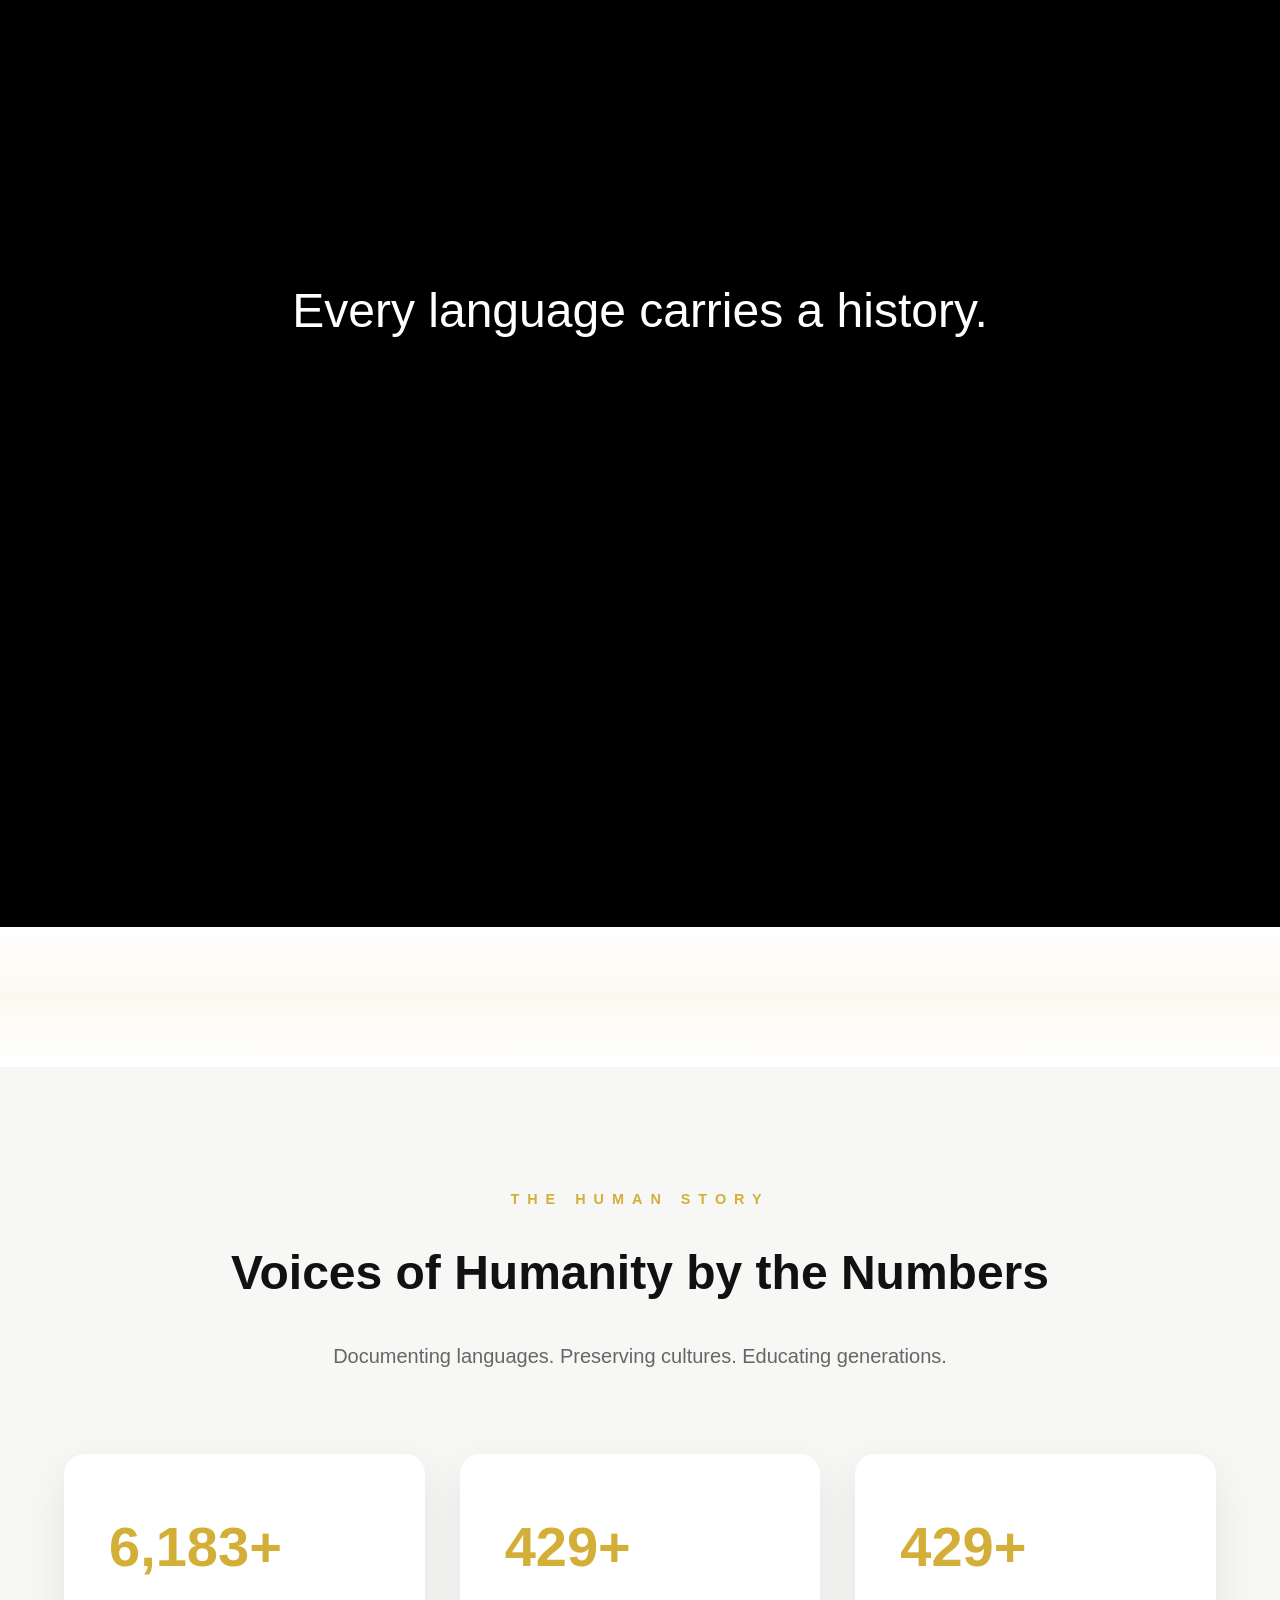
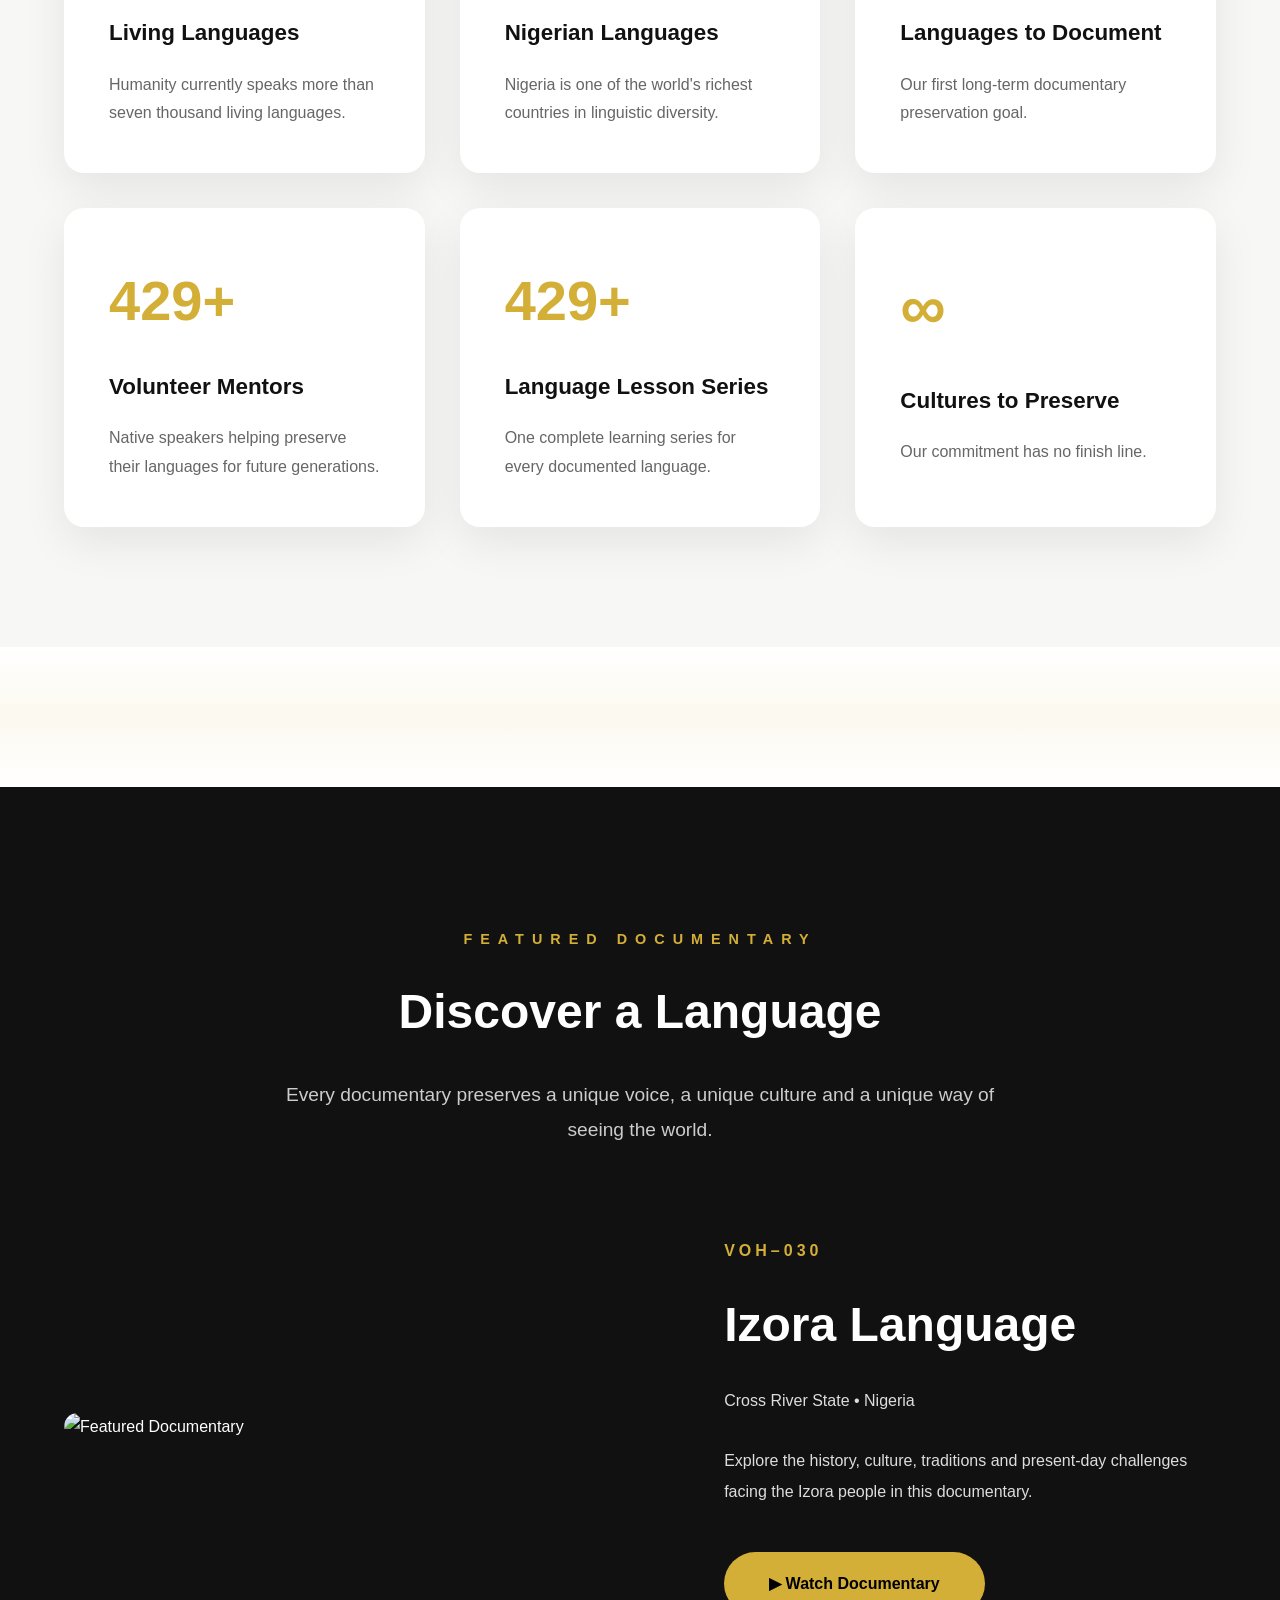
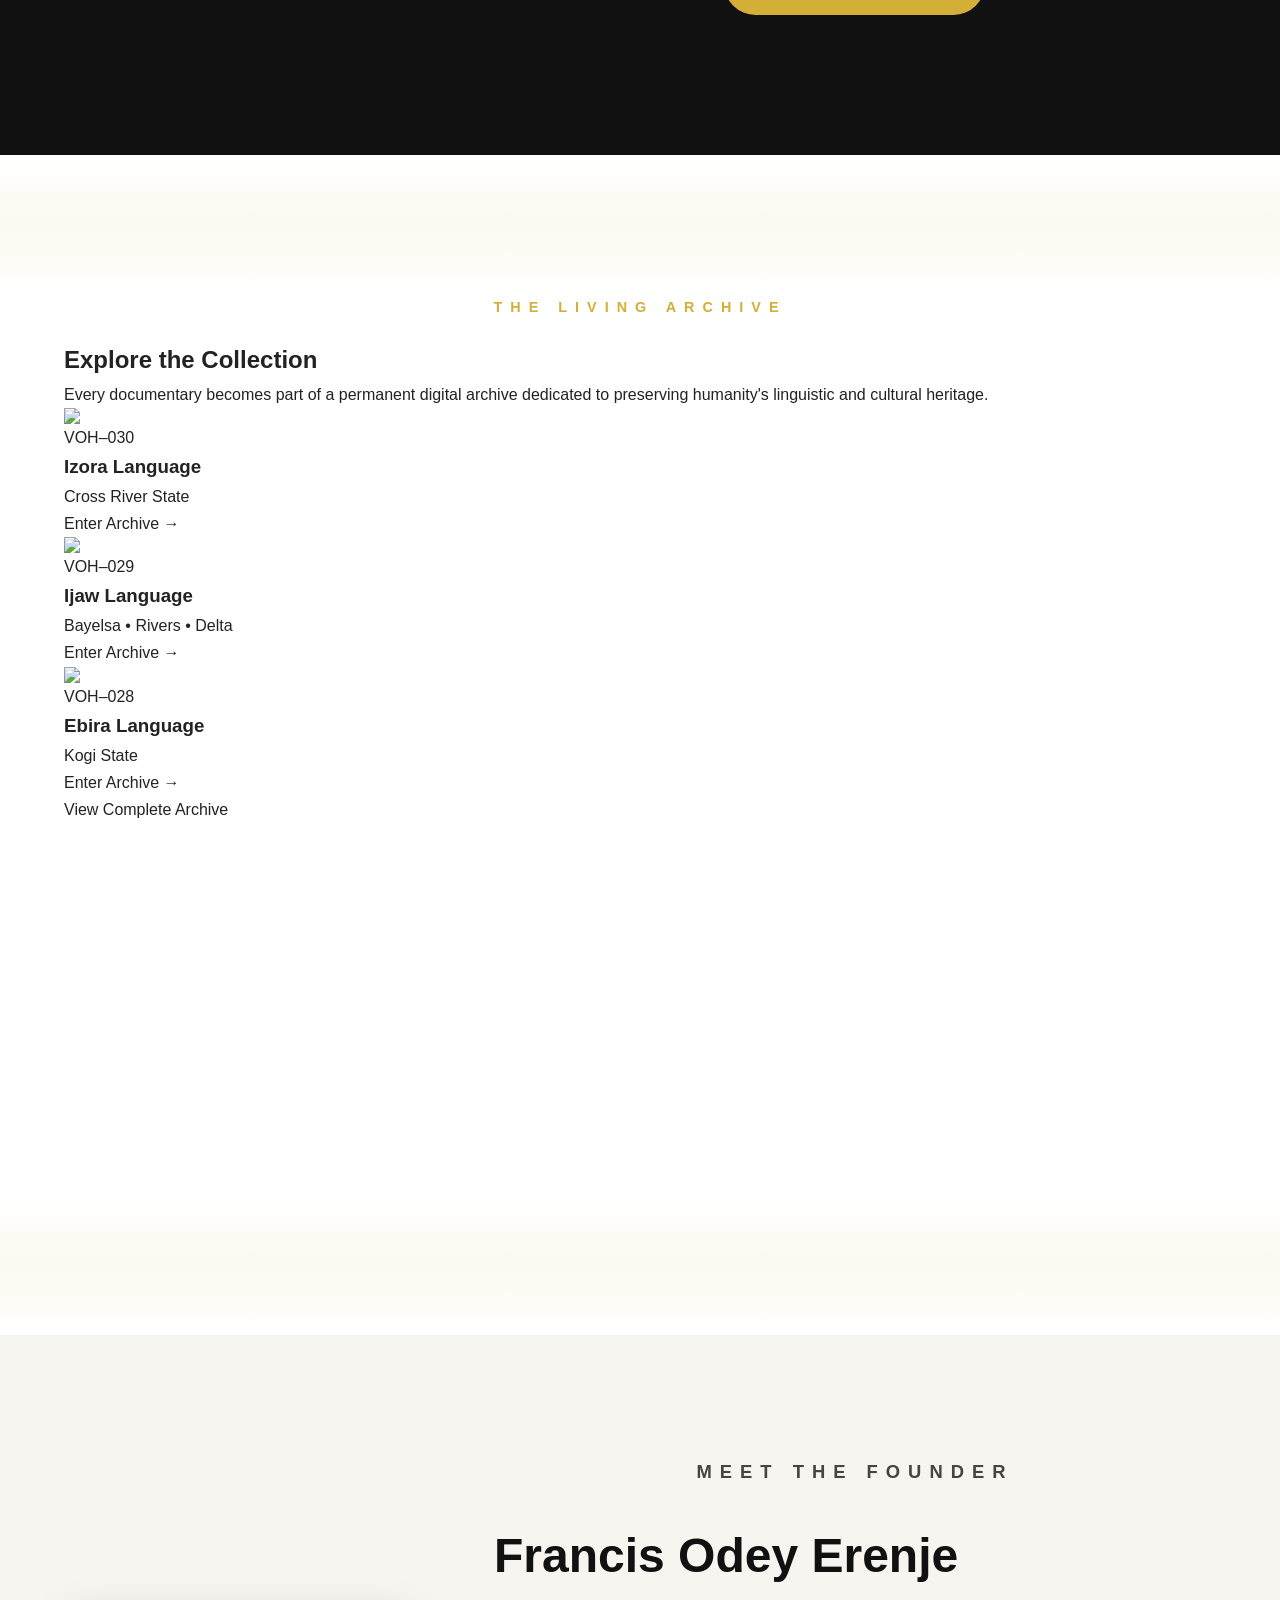
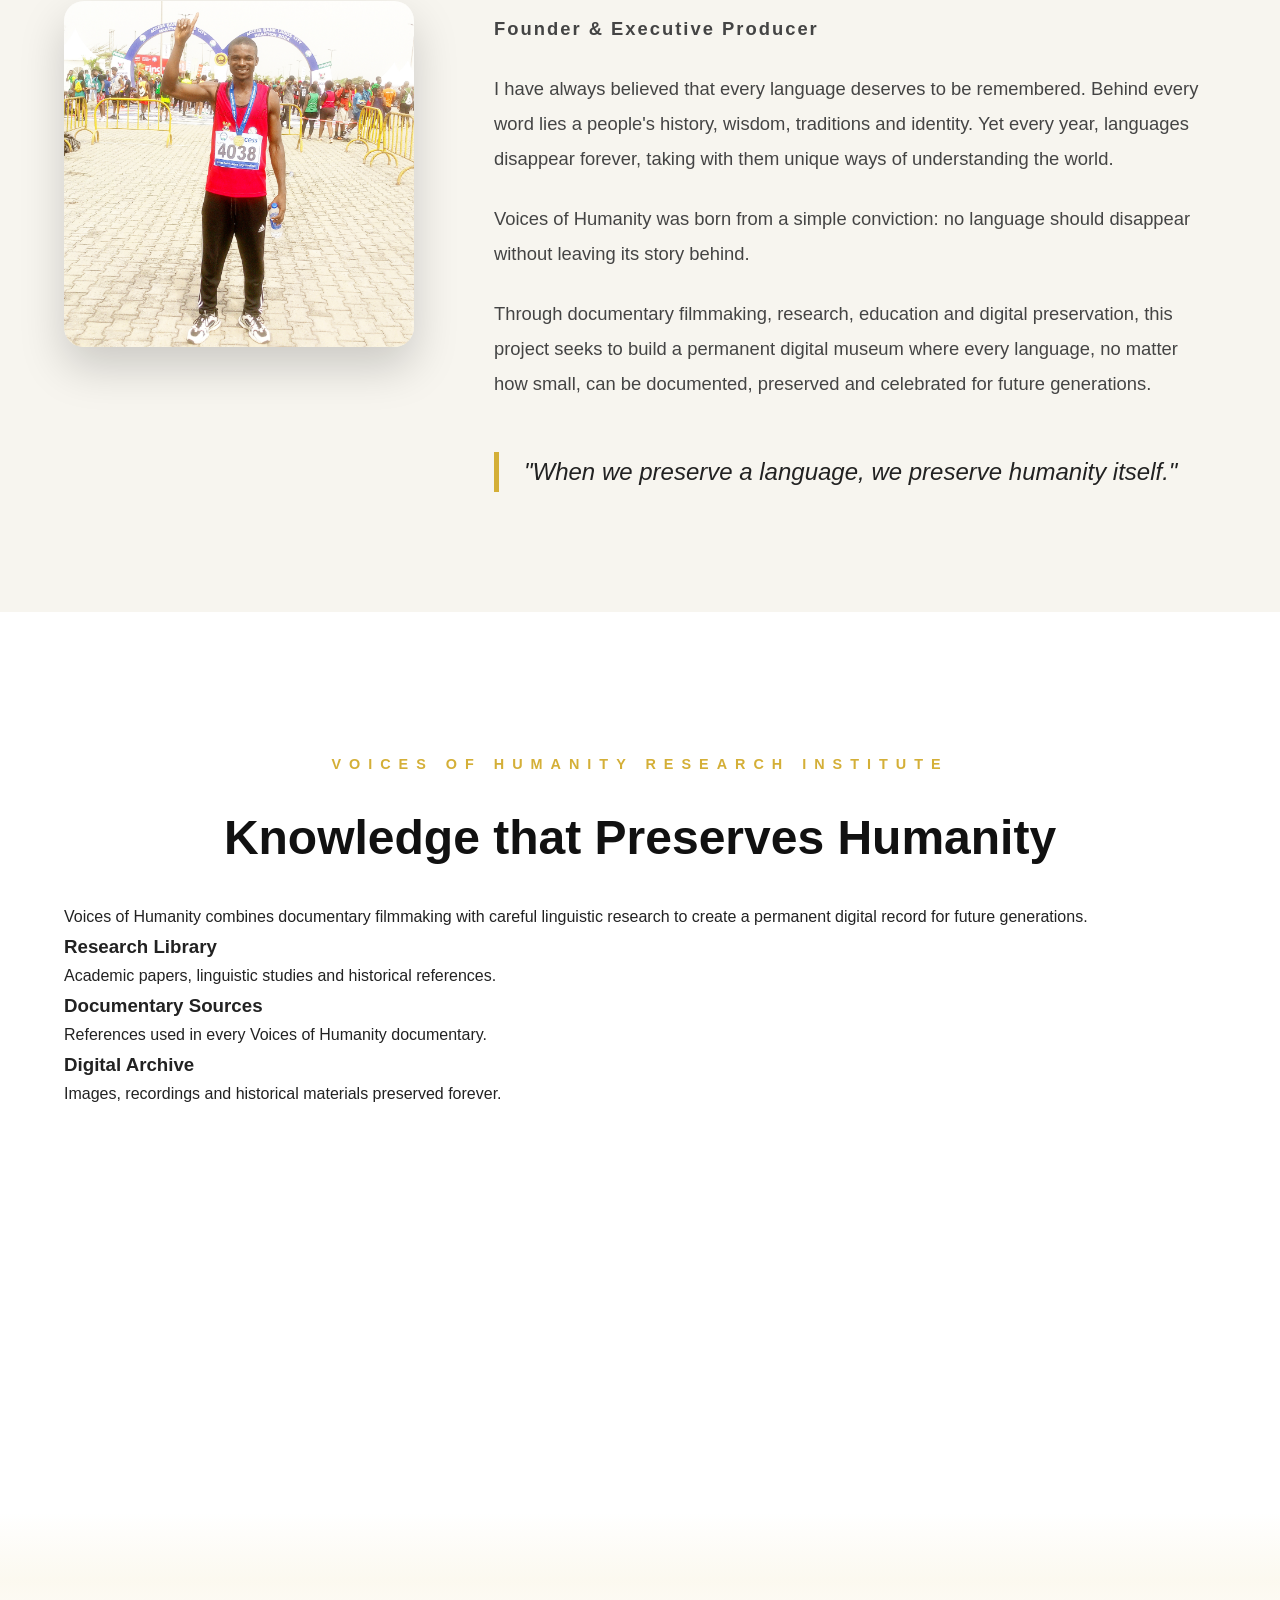
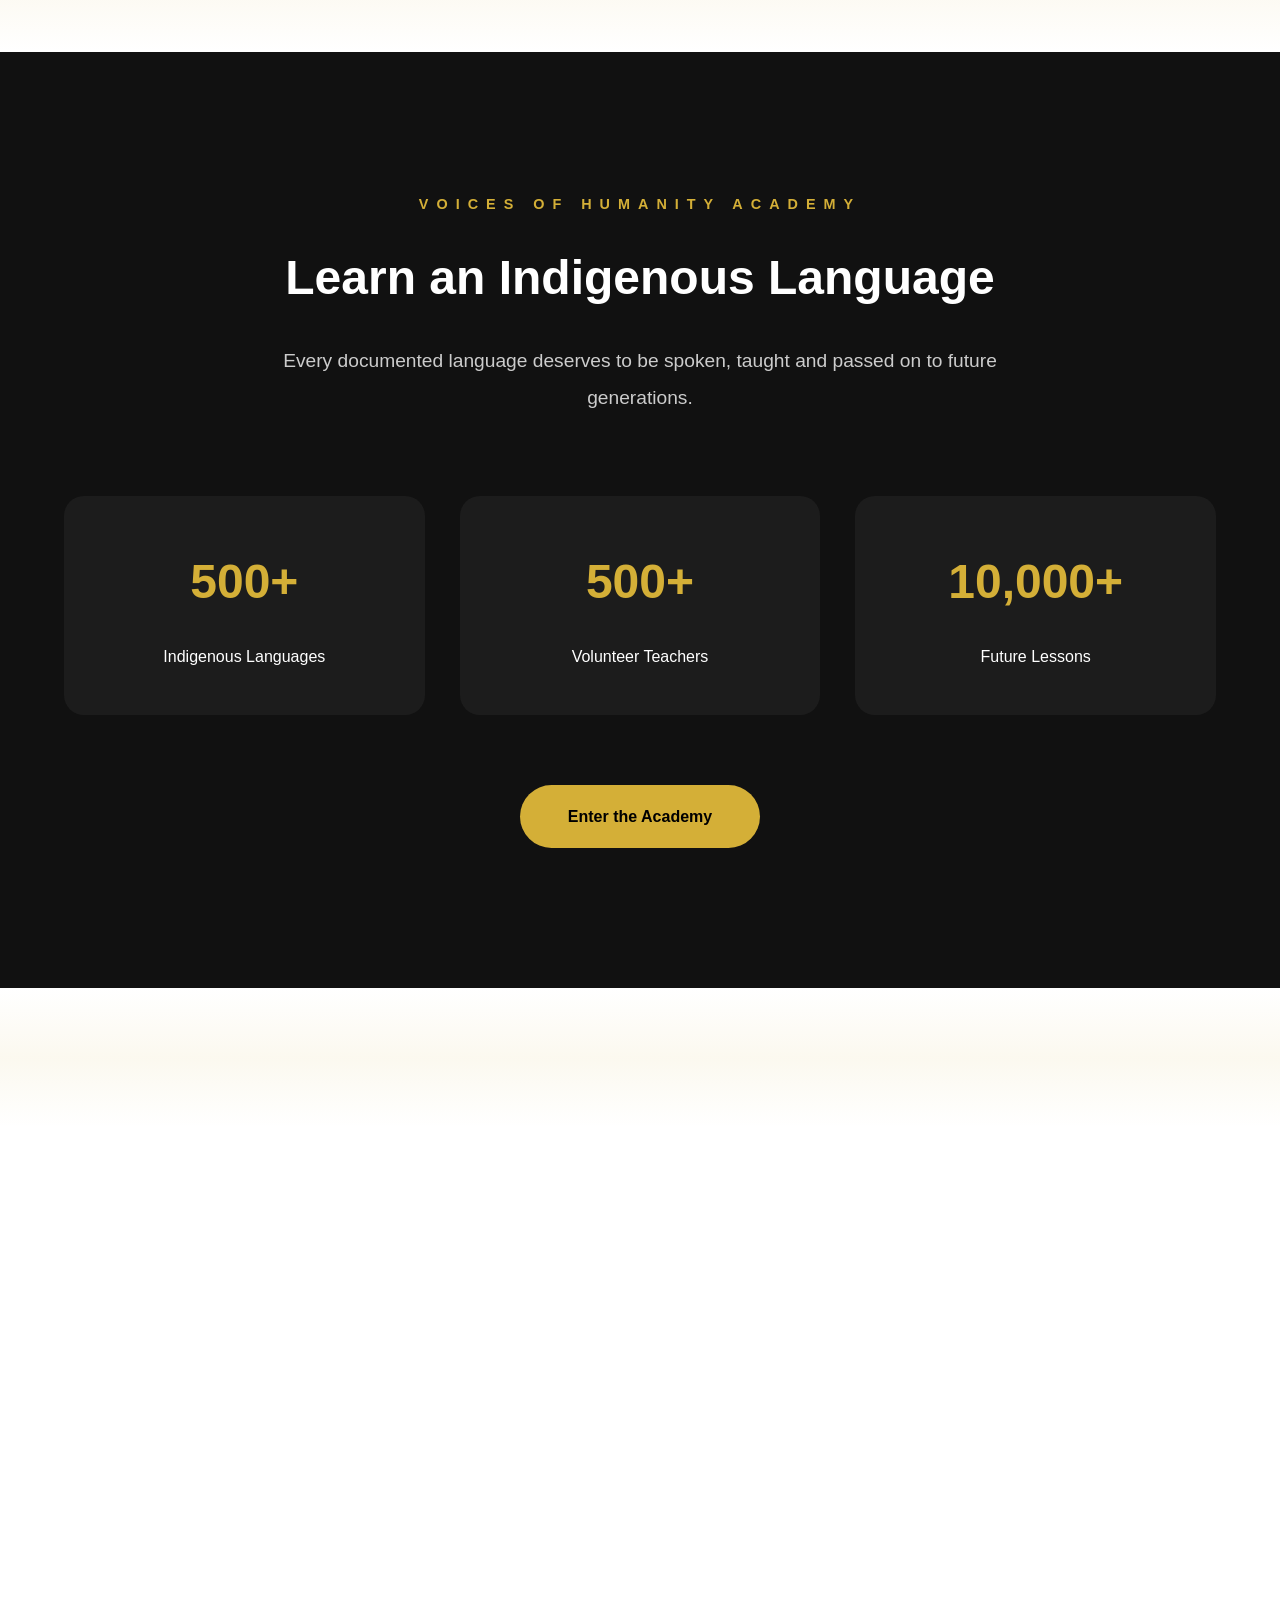
==== index.html @ 8562ca45 "Add files via upload Voices of Humanity Foundation Edition" ====
<!DOCTYPE html>
<html lang="en">

<head>

    <meta charset="UTF-8">

    <meta name="viewport" content="width=device-width, initial-scale=1.0">

    <title>Voices of Humanity</title>

    <link rel="stylesheet" href="css/style.css">

    <link rel="stylesheet" href="css/design-system.css">

</head>

<body class="intro-active">

    <!-- ==========================================
         VOICES OF HUMANITY OPENING EXPERIENCE
    =========================================== -->

    <div id="opening">

        <!-- Screen 1 -->
        <section class="screen active" id="screen1">

            <div class="center">

    <h1 id="introMessage" class="message">

        Every language carries a history.

    </h1>

</div>

        </section>

        <!-- Screen 2 -->

        <section class="screen" id="screen2">

            <div class="center">

                <img
                    src="images/logo/voices-of-humanity-logo.png"
                    class="producer-logo"
                    alt="Voices of Humanity Logo">

                <p>

                    Produced by

                </p>

                <h2>

                    LocalMedia247

                </h2>

            </div>

        </section>

        <!-- Screen 3 -->

        <section class="screen" id="screen3">

            <video
                id="earthVideo"
                autoplay
                muted
                loop
                playsinline>

                <source
                    src="videos/intro/earth-rotation.mp4"
                    type="video/mp4">

            </video>

            <div class="dark-overlay"></div>

            <div class="earth-center">

                <h2>

                    VOICES OF HUMANITY

                </h2>

                <p>

                    Documenting today.

                    Preserving tomorrow.

                </p>

                <button id="beginJourney">

                    ▶ Explore

                </button>

            </div>

        </section>

    </div>


    <!-- ==========================================
         MAIN WEBSITE
    =========================================== -->
</div>   <!-- End of #opening -->

<!-- FOUNDATION NAVIGATION -->

<header class="main-header">

    ...

</header>

<!-- MAIN WEBSITE -->

<main>

           <!-- HERO -->

       <section id="hero">

    <video
        class="hero-video"
        autoplay
        muted
        loop
        playsinline>

        <source
            src="videos/hero/hero-video.mp4"
            type="video/mp4">

    </video>

    <div class="hero-overlay"></div>

    <div class="hero-content">

        <p class="hero-tag">

            DOCUMENT • PRESERVE • EDUCATE

        </p>

        <h1>

    Voices of Humanity

</h1>

<p class="hero-subtitle">

    The Digital Museum of the World's Languages

</p>

<p class="hero-description">

    Voices of Humanity is dedicated to documenting, preserving and revitalizing the world's indigenous languages through documentary filmmaking, research, education and digital archiving—ensuring that every voice continues to inspire future generations.

</p>

<p class="hero-quote">

    "When a language disappears, humanity loses a unique way of seeing the world."

</p>

        <div class="hero-buttons">

            <a href="#featured" class="hero-button primary">

                Explore Documentaries

            </a>

            <a href="#academy" class="hero-button secondary">

                Learn a Language

            </a>

        </div>

    </div>

</section>

<div class="section-divider"></div>

        <!-- STATISTICS -->

        <section id="statistics">

    <div class="center">

        <p class="section-tag">

            The Human Story

        </p>

        <h2>

            Voices of Humanity by the Numbers

        </h2>

        <p class="statistics-intro">

            Documenting languages.
            Preserving cultures.
            Educating generations.

        </p>

        <div class="statistics-grid">

            <div class="stat-card">

                <div class="stat-number" data-target="7000">

                    0

                </div>

                <h3>

                    Living Languages

                </h3>

                <p>

                    Humanity currently speaks more than seven thousand living languages.

                </p>

            </div>

            <div class="stat-card">

                <div class="stat-number" data-target="500">

                    0

                </div>

                <h3>

                    Nigerian Languages

                </h3>

                <p>

                    Nigeria is one of the world's richest countries in linguistic diversity.

                </p>

            </div>

            <div class="stat-card">

                <div class="stat-number" data-target="500">

                    0

                </div>

                <h3>

                    Languages to Document

                </h3>

                <p>

                    Our first long-term documentary preservation goal.

                </p>

            </div>

            <div class="stat-card">

                <div class="stat-number" data-target="500">

                    0

                </div>

                <h3>

                    Volunteer Mentors

                </h3>

                <p>

                    Native speakers helping preserve their languages for future generations.

                </p>

            </div>

            <div class="stat-card">

                <div class="stat-number" data-target="500">

                    0

                </div>

                <h3>

                    Language Lesson Series

                </h3>

                <p>

                    One complete learning series for every documented language.

                </p>

            </div>

            <div class="stat-card">

                <div class="stat-infinity">

                    ∞

                </div>

                <h3>

                    Cultures to Preserve

                </h3>

                <p>

                    Our commitment has no finish line.

                </p>

            </div>

        </div>

    </div>

</section>

<div class="section-divider"></div>

        <!-- Featured Documentary -->

        <section id="featured">

    <div class="center">

        <p class="section-tag">

            Featured Documentary

        </p>

        <h2>

            Discover a Language

        </h2>

        <p class="featured-intro">

            Every documentary preserves a unique voice,
            a unique culture and a unique way of seeing the world.

        </p>

        <div class="featured-showcase">

            <div class="featured-image">

                <img
                    src="images/documentaries/featured-placeholder.jpg"
                    alt="Featured Documentary">

            </div>

            <div class="featured-details">

                <span class="episode">

                    VOH–030

                </span>

                <h3>

                    Izora Language

                </h3>

                <p class="location">

                    Cross River State • Nigeria

                </p>

                <p>

                    Explore the history, culture, traditions and present-day
                    challenges facing the Izora people in this documentary.

                </p>

                <a href="#" class="watch-button">

                    ▶ Watch Documentary

                </a>

            </div>

        </div>

    </div>

</section>

<div class="section-divider"></div>

        <!-- LIVING ARCHIVE -->

<section id="gallery">

    <div class="center">

        <p class="section-tag">

            The Living Archive

        </p>

        <h2>

            Explore the Collection

        </h2>

        <p class="archive-intro">

            Every documentary becomes part of a permanent digital archive dedicated to preserving humanity's linguistic and cultural heritage.

        </p>

        <div class="archive-grid">

            <article class="archive-card">

                <img src="images/documentaries/featured-placeholder.jpg">

                <div class="archive-info">

                    <span class="archive-id">

                        VOH–030

                    </span>

                    <h3>

                        Izora Language

                    </h3>

                    <p>

                        Cross River State

                    </p>

                    <a href="#">

                        Enter Archive →

                    </a>

                </div>

            </article>

            <article class="archive-card">

                <img src="images/documentaries/featured-placeholder.jpg">

                <div class="archive-info">

                    <span class="archive-id">

                        VOH–029

                    </span>

                    <h3>

                        Ijaw Language

                    </h3>

                    <p>

                        Bayelsa • Rivers • Delta

                    </p>

                    <a href="#">

                        Enter Archive →

                    </a>

                </div>

            </article>

            <article class="archive-card">

                <img src="images/documentaries/featured-placeholder.jpg">

                <div class="archive-info">

                    <span class="archive-id">

                        VOH–028

                    </span>

                    <h3>

                        Ebira Language

                    </h3>

                    <p>

                        Kogi State

                    </p>

                    <a href="#">

                        Enter Archive →

                    </a>

                </div>

            </article>

        </div>

        <div class="archive-button">

            <a href="archive.html">

                View Complete Archive

            </a>

        </div>

    </div>

</section>

<div class="section-divider"></div>

<!-- ==========================================
        MEET THE FOUNDER
========================================== -->

<section id="founder">

    <div class="center founder-grid">

        <div class="founder-photo">

            <img
                src="images/founder/francis-odey-erenje.jpg"
                alt="Francis Odey Erenje">

        </div>

        <div class="founder-content">

            <p class="section-tag">

                MEET THE FOUNDER

            </p>

            <h2>

                Francis Odey Erenje

            </h2>

            <p class="founder-title">

                Founder & Executive Producer

            </p>

            <p>

                I have always believed that every language deserves to be remembered.
                Behind every word lies a people's history, wisdom, traditions and identity.
                Yet every year, languages disappear forever, taking with them unique ways
                of understanding the world.

            </p>

            <p>

                Voices of Humanity was born from a simple conviction:
                no language should disappear without leaving its story behind.

            </p>

            <p>

                Through documentary filmmaking, research, education and digital preservation,
                this project seeks to build a permanent digital museum where every language,
                no matter how small, can be documented, preserved and celebrated for future generations.

            </p>

            <blockquote>

                "When we preserve a language,
                we preserve humanity itself."

            </blockquote>

        </div>

    </div>

</section>

        <!-- RESEARCH -->

       <!-- NIGERIA LANGUAGE MAP -->

<section id="research">

    <div class="center">

        <p class="section-tag">

            VOICES OF HUMANITY RESEARCH INSTITUTE

        </p>

        <h2>

            Knowledge that Preserves Humanity

        </h2>

        <p class="research-intro">

            Voices of Humanity combines documentary filmmaking with
            careful linguistic research to create a permanent digital
            record for future generations.

        </p>

        <div class="research-grid">

            <div class="research-card">

                <h3>

                    Research Library

                </h3>

                <p>

                    Academic papers, linguistic studies and historical references.

                </p>

            </div>

            <div class="research-card">

                <h3>

                    Documentary Sources

                </h3>

                <p>

                    References used in every Voices of Humanity documentary.

                </p>

            </div>

            <div class="research-card">

                <h3>

                    Digital Archive

                </h3>

                <p>

                    Images, recordings and historical materials preserved forever.

                </p>

            </div>

        </div>

    </div>

</section>

<div class="section-divider"></div>

        <!-- MISSION -->

        <section id="mission">

    <div class="center">

        <p class="section-tag">

            VOICES OF HUMANITY ACADEMY

        </p>

        <h2>

            Learn an Indigenous Language

        </h2>

        <p class="academy-intro">

            Every documented language deserves to be spoken,
            taught and passed on to future generations.
        </p>

        <div class="academy-grid">

            <div class="academy-card">

                <h3>

                    500+

                </h3>

                <p>

                    Indigenous Languages

                </p>

            </div>

            <div class="academy-card">

                <h3>

                    500+

                </h3>

                <p>

                    Volunteer Teachers

                </p>

            </div>

            <div class="academy-card">

                <h3>

                    10,000+

                </h3>

                <p>

                    Future Lessons

                </p>

            </div>

        </div>

        <a href="#" class="academy-button">

            Enter the Academy

        </a>

    </div>

</section>

<div class="section-divider"></div>

        <!-- PARTNERS -->

        <section id="partners">

        </section>



        <!-- FOOTER -->

        <footer>

        </footer>

    </main>



    <script src="js/script.js"></script>

</body>

</html>
---- css/style.css ----
/*=====================================================
        VOICES OF HUMANITY
        Official Website v4.0
        Foundation Edition
=====================================================*/


/*=====================================================
                    RESET
=====================================================*/
:root{

    --gold:#D4AF37;

    --black:#111111;

    --white:#ffffff;

    --light:#F8F8F8;

    --text:#555555;

}
*{

    margin:0;

    padding:0;

    box-sizing:border-box;

}

html{

    scroll-behavior:smooth;

}

body{

    font-family:Arial, Helvetica, sans-serif;

    background:#000;

    color:#fff;

    overflow-x:hidden;

}

img{

    max-width:100%;

    display:block;

}

a{

    text-decoration:none;

    color:inherit;

}

button{

    font-family:inherit;

}


/*=====================================================
                GLOBAL CONTAINER
=====================================================*/

main{

    background:white;

    color:#222;

}

section{

    width:100%;

}

.center{

    width:min(90%,1200px);

    margin:auto;

}


/*=====================================================
                PLACEHOLDER SECTIONS
=====================================================*/

#hero,
#statistics,
#featured,
#explore,
#families,
#gallery,
#research,
#mission,
#partners{

    min-height:100vh;

}

/*=====================================================
                OPENING EXPERIENCE
=====================================================*/

#opening{

    position:fixed;

    inset:0;

    width:100%;

    height:100vh;

    background:#000;

    overflow:hidden;

    z-index:999999;

}

/*-----------------------------------
    Individual Screens
-----------------------------------*/

.screen{

    position:absolute;

    inset:0;

    display:flex;

    justify-content:center;

    align-items:center;

    opacity:0;

    visibility:hidden;

    transition:opacity 1.5s ease;

}

.screen.active{

    opacity:1;

    visibility:visible;

}

/*-----------------------------------
    Screen 1
-----------------------------------*/

#screen1{

    background:#000;

}

#screen1 .center{

    text-align:center;

}

.message{

    position:absolute;

    left:50%;

    bottom:58%;

    transform:translateX(-50%);

    width:90%;

    text-align:center;

    font-size:3rem;

    font-weight:400;

    line-height:1.4;

    color:#FFFFFF;

    opacity:0;

    transition:

        opacity 1.2s ease,

        transform 1.2s ease;

}

/*-----------------------------------
    Screen 2
-----------------------------------*/

#screen2{

    background:#000;

}

#screen2 .center{

    text-align:center;

}

.producer-logo{

    width:280px;

    margin:0 auto 35px;

}

#screen2 p{

    color:white;

    font-size:1.15rem;

    letter-spacing:4px;

}

#screen2 h2{

    color:white;

    font-size:2.7rem;

    margin-top:15px;

}

/*-----------------------------------
    Screen 3
-----------------------------------*/

#screen3{

    background:#000;

}

#earthVideo{

    position:absolute;

    inset:0;

    width:100%;

    height:100%;

    object-fit:cover;

}

.dark-overlay{

    position:absolute;

    inset:0;

    background:rgba(0,0,0,.45);

}

.earth-center{

    color:white;

    position:relative;

    z-index:2;

    text-align:center;

}

.earth-center h2{

    color:white;

    font-weight:700;

    font-size:1.618rem;

    letter-spacing:8px;

}

.earth-center p{

    margin:61.8px 0 40px;

    font-size:1.35rem;

}

#beginJourney{

    padding:18px 48px;

    border-radius:45px;

    border:2px solid white;

    background:transparent;

    color:white;

    font-size:1rem;

    cursor:pointer;

    transition:.35s;

}

#beginJourney:hover{

    background:white;

    color:black;

}

/*-----------------------------------
    Intro Animation
-----------------------------------*/



/*=====================================================
                    NAVIGATION
=====================================================*/

.main-nav{

    position:absolute;

    top:0;

    left:0;

    width:100%;

    padding:25px 70px;

    display:flex;

    justify-content:space-between;

    align-items:center;

    z-index:10;

    opacity:0;

    transform:translateY(-30px);

    animation:navReveal 1.5s ease forwards;

    animation-delay:1.2s;

}

.nav-logo{

    display:flex;

    align-items:center;

    gap:15px;

    color:white;

    font-size:1.15rem;

    font-weight:600;

}

.nav-logo img{

    width:55px;

}

.nav-links{

    display:flex;

    list-style:none;

    gap:40px;

}

.nav-links a{

    color:white;

    font-size:1rem;

    transition:.3s;

}

.nav-links a:hover{

    color:#D4AF37;

}

/*=====================================================
                    HERO
=====================================================*/

#hero{

    position:relative;

    min-height:100vh;

    display:flex;

    justify-content:center;

    align-items:center;

    overflow:hidden;

    background:#000;

}

/*-----------------------------------
Background Video
-----------------------------------*/

.hero-video{

    position:absolute;

    inset:0;

    width:100%;

    height:100%;

    object-fit:cover;

}

/*-----------------------------------
Dark Overlay
-----------------------------------*/

.hero-overlay{

    position:absolute;

    inset:0;

    background:linear-gradient(
        rgba(0,0,0,.68),
        rgba(0,0,0,.55)
    );

}

/*-----------------------------------
Hero Content
-----------------------------------*/

.hero-content{

    position:relative;

    z-index:2;

    width:min(92%,1100px);

    margin:auto;

    text-align:center;

    color:white;

    animation:heroReveal 2s ease;

}

.hero-subtitle{

    font-size:1.35rem;

    color:#dddddd;

    margin-top:-10px;

    margin-bottom:35px;

    letter-spacing:1px;

    font-weight:300;

    text-align:center;

}

.hero-quote{

    margin-top:35px;

    margin-bottom:45px;

    font-size:1.1rem;

    font-style:italic;

    color:#D4AF37;

    max-width:700px;

    margin-left:auto;

    margin-right:auto;

    line-height:1.8;

}

/*-----------------------------------
Small Tag
-----------------------------------*/

.hero-tag{

    color:#D4AF37;

    letter-spacing:10px;

    font-size:.95rem;

    font-weight:600;

    margin-bottom:34px;

}

/*-----------------------------------
Main Heading
-----------------------------------*/

.hero-content h1{

    font-size:clamp(3rem,7vw,6rem);

    font-weight:700;

    line-height:1.1;

    margin-bottom:34px;

}

/*-----------------------------------
Description
-----------------------------------*/

.hero-description{

    max-width:760px;

    margin:auto;

    color:#eeeeee;

    font-size:1.35rem;

    line-height:1.9;

}

/*-----------------------------------
Buttons
-----------------------------------*/

.hero-buttons{

    display:flex;

    justify-content:center;

    gap:21px;

    margin-top:61.8px;

    flex-wrap:wrap;

}

.hero-button{

    padding:18px 42px;

    border-radius:45px;

    font-weight:bold;

    transition:.35s;

}

/* Gold Button */

.hero-button.primary{

    background:#D4AF37;

    color:black;

}

/* White Button */

.hero-button.secondary{

    border:2px solid white;

    color:white;

}

/* Hover */

.hero-button:hover{

    transform:translateY(-6px);

}

.hero-button.primary:hover{

    box-shadow:0 12px 35px rgba(212,175,55,.35);

}

.hero-button.secondary:hover{

    background:white;

    color:black;

}

/*-----------------------------------
Animation
-----------------------------------*/

@keyframes heroReveal{

    from{

        opacity:0;

        transform:translateY(50px);

    }

    to{

        opacity:1;

        transform:translateY(0);

    }

}

@keyframes navReveal{

    from{

        opacity:0;

        transform:translateY(-30px);

    }

    to{

        opacity:1;

        transform:translateY(0);

    }

}

@keyframes heroReveal{

    from{

        opacity:0;
        transform:translateY(40px);

    }

    to{

        opacity:1;
        transform:translateY(0);

    }

}

/*=====================================================
                STATISTICS
=====================================================*/

#statistics{

    background:#f7f7f5;

    padding:120px 0;

}

#statistics .center{

    max-width:1300px;

}

.section-tag{

    text-align:center;

    letter-spacing:8px;

    color:#D4AF37;

    font-size:.9rem;

    margin-bottom:20px;

    text-transform:uppercase;

    font-weight:700;

}

#statistics h2{

    text-align:center;

    font-size:3rem;

    color:#111;

    margin-bottom:25px;

}

.statistics-intro{

    max-width:700px;

    margin:auto;

    text-align:center;

    color:#666;

    font-size:1.25rem;

    line-height:1.8;

    margin-bottom:80px;

}

.statistics-grid{

    display:grid;

    grid-template-columns:repeat(auto-fit,minmax(320px,1fr));

    gap:35px;

}

.stat-card{

    background:white;

    padding:45px;

    border-radius:20px;

    box-shadow:0 15px 45px rgba(0,0,0,.08);

    transition:.4s;

}

.stat-card:hover{

    transform:translateY(-10px);

    box-shadow:0 25px 60px rgba(0,0,0,.15);

}

.stat-number{

    font-size:3.5rem;

    font-weight:bold;

    color:#D4AF37;

    margin-bottom:20px;

}

.stat-infinity{

    font-size:4rem;

    font-weight:bold;

    color:#D4AF37;

    margin-bottom:20px;

}

.stat-card h3{

    color:#111;

    margin-bottom:18px;

    font-size:1.4rem;

}

.stat-card p{

    color:#666;

    line-height:1.8;

}

/*=====================================================
            FEATURED DOCUMENTARY
=====================================================*/

#featured{

    background:#111;

    color:white;

    padding:140px 0;

}

#featured h2{

    text-align:center;

    font-size:3rem;

    margin-bottom:25px;

}

.featured-intro{

    text-align:center;

    max-width:760px;

    margin:0 auto 90px;

    color:#cccccc;

    line-height:1.8;

    font-size:1.2rem;

}

.featured-showcase{

    display:grid;

    grid-template-columns:1.2fr 1fr;

    gap:70px;

    align-items:center;

}

.featured-image img{

    width:100%;

    border-radius:22px;

    display:block;

}

.episode{

    color:#D4AF37;

    font-weight:bold;

    letter-spacing:4px;

}

.featured-details h3{

    font-size:3rem;

    margin:20px 0;

}

.location{

    color:#bbbbbb;

    margin-bottom:30px;

}

.featured-details p{

    line-height:1.9;

    color:#dddddd;

}

.watch-button{

    display:inline-block;

    margin-top:45px;

    padding:18px 45px;

    background:#D4AF37;

    color:black;

    border-radius:45px;

    font-weight:bold;

    transition:.35s;

}

.watch-button:hover{

    transform:translateY(-5px);

}

/*=====================================================
                NIGERIA LANGUAGE MAP
=====================================================*/

#research{

    background:#ffffff;

    padding:140px 0;

}

#research h2{

    text-align:center;

    font-size:3rem;

    color:#111;

    margin-bottom:25px;

}

.map-intro{

    max-width:760px;

    margin:auto;

    text-align:center;

    color:#666;

    line-height:1.9;

    margin-bottom:80px;

}

.map-placeholder{

    max-width:900px;

    margin:auto;

}

.map-placeholder img{

    width:100%;

    display:block;

}

.coming-soon{

    margin-top:50px;

    text-align:center;

    color:#D4AF37;

    font-size:1.2rem;

    letter-spacing:3px;

}

/*=====================================================
                ACADEMY
=====================================================*/

#mission{

    background:#111;

    color:white;

    padding:140px 0;

    text-align:center;

}

#mission h2{

    font-size:3rem;

    margin-bottom:25px;

}

.academy-intro{

    max-width:760px;

    margin:0 auto 80px;

    color:#cccccc;

    line-height:1.9;

    font-size:1.2rem;

}

.academy-grid{

    display:grid;

    grid-template-columns:repeat(auto-fit,minmax(260px,1fr));

    gap:35px;

    margin-bottom:70px;

}

.academy-card{

    background:#1c1c1c;

    padding:45px;

    border-radius:20px;

    transition:.35s;

}

.academy-card:hover{

    transform:translateY(-8px);

    background:#252525;

}

.academy-card h3{

    color:#D4AF37;

    font-size:3rem;

    margin-bottom:20px;

}

.academy-button{

    display:inline-block;

    padding:18px 48px;

    border-radius:45px;

    background:#D4AF37;

    color:black;

    font-weight:bold;

    transition:.35s;

}

.academy-button:hover{

    transform:translateY(-5px);

}

/*=====================================================
                SECTION DIVIDER
=====================================================*/

.section-divider{

    width:100%;

    height:140px;

    background:
    linear-gradient(to bottom,
    transparent,
    rgba(212,175,55,.08),
    transparent);

}

/*=====================================================
                MEET THE FOUNDER
=====================================================*/

#founder{

    background:#f7f5ef;

    padding:120px 0;

}

.founder-grid{

    display:grid;

    grid-template-columns:350px 1fr;

    gap:80px;

    align-items:center;

}

.founder-photo img{

    width:100%;

    border-radius:20px;

    box-shadow:0 20px 45px rgba(0,0,0,.18);

}

.founder-content h2{

    font-size:3rem;

    margin:15px 0;

    color:#111;

}

.founder-title{

    color:#D4AF37;

    font-weight:bold;

    letter-spacing:2px;

    margin-bottom:35px;

}

.founder-content p{

    font-size:1.15rem;

    line-height:1.9;

    margin-bottom:25px;

    color:#444;

}

.founder-content blockquote{

    margin-top:50px;

    padding-left:25px;

    border-left:5px solid #D4AF37;

    font-size:1.5rem;

    font-style:italic;

    color:#222;

}

/*=====================================================
                MUSEUM ENTRANCE
=====================================================*/

.museum-logo{

    width:min(90vw,700px);

    margin:0 auto 35px;

}

.museum-welcome{

    color:#D4AF37;

    letter-spacing:10px;

    font-size:.9rem;

    margin-bottom:18px;

}

.museum-title{

    font-size:2.6rem;

    color:#ffffff;

    margin-bottom:30px;

    font-weight:300;

}

.museum-description{

    color:#e5e5e5;

    line-height:2;

    font-size:1.2rem;

    margin-bottom:55px;

    max-width:760px;

    margin-left:auto;

    margin-right:auto;

}

#beginJourney{

    padding:18px 50px;

    border:2px solid #D4AF37;

    background:transparent;

    color:#D4AF37;

    letter-spacing:3px;

    font-size:1rem;

    cursor:pointer;

    transition:.35s;

}

#beginJourney:hover{

    background:#D4AF37;

    color:#111;

}
---- css/design-system.css ----
/*=========================================
        VOICES OF HUMANITY
        DESIGN SYSTEM v1.0
==========================================*/


:root{

/*==================================
Primary Colours
===================================*/

--primary:#0F4C3A;

--gold:#D4AF37;

--dark:#1B1B1B;

--light:#FAFAF7;

--text:#555;


/*==================================
Spacing
===================================*/

--section-space:120px;

--card-radius:22px;

--shadow:

0 15px 35px rgba(0,0,0,.08);

}


/*==================================
Universal
===================================*/

*{

box-sizing:border-box;

}

body{

background:var(--light);

color:var(--text);

font-family:

"Segoe UI",

Arial,

sans-serif;

line-height:1.7;

}


/*==================================
Section
===================================*/

.section{

padding:

var(--section-space)

40px;

}


/*==================================
Titles
===================================*/

.section-title{

font-size:3rem;

font-weight:700;

color:var(--primary);

margin-bottom:20px;

text-align:center;

}

.section-subtitle{

font-size:1.2rem;

max-width:850px;

margin:auto;

text-align:center;

margin-bottom:70px;

}


/*==================================
Buttons
===================================*/

.btn-primary{

display:inline-block;

padding:18px 42px;

border-radius:50px;

background:var(--primary);

color:white;

text-decoration:none;

font-weight:600;

transition:.35s;

}

.btn-primary:hover{

transform:translateY(-4px);

}


.btn-secondary{

display:inline-block;

padding:18px 42px;

border-radius:50px;

border:2px solid var(--gold);

color:var(--gold);

text-decoration:none;

font-weight:600;

transition:.35s;

}

.btn-secondary:hover{

background:var(--gold);

color:white;

}


/*==================================
Cards
===================================*/

.voh-card{

background:white;

border-radius:var(--card-radius);

overflow:hidden;

box-shadow:var(--shadow);

transition:.35s;

}

.voh-card:hover{

transform:translateY(-10px);

}

.voh-card img{

width:100%;

display:block;

}

.voh-card-content{

padding:30px;

}

.voh-card h3{

color:var(--primary);

margin-bottom:15px;

}


/*==================================
Status Badges
===================================*/

.badge{

display:inline-block;

padding:8px 16px;

border-radius:50px;

font-size:.85rem;

font-weight:bold;

color:white;

}

.safe{

background:#1E8E3E;

}

.vulnerable{

background:#F4B400;

}

.endangered{

background:#FB8C00;

}

.critical{

background:#D93025;

}

.extinct{

background:#555;

}


/*==================================
Museum Panel
===================================*/

.info-panel{

background:white;

padding:35px;

border-left:6px solid var(--gold);

box-shadow:var(--shadow);

border-radius:12px;

}


/*==================================
Institution Divider
===================================*/

.divider{

width:120px;

height:4px;

background:var(--gold);

margin:

25px auto

50px;

border-radius:50px;

}


/*==================================
Fade Animation
===================================*/

.fade-up{

opacity:0;

transform:translateY(40px);

transition:1s;

}

.fade-up.show{

opacity:1;

transform:translateY(0);

}
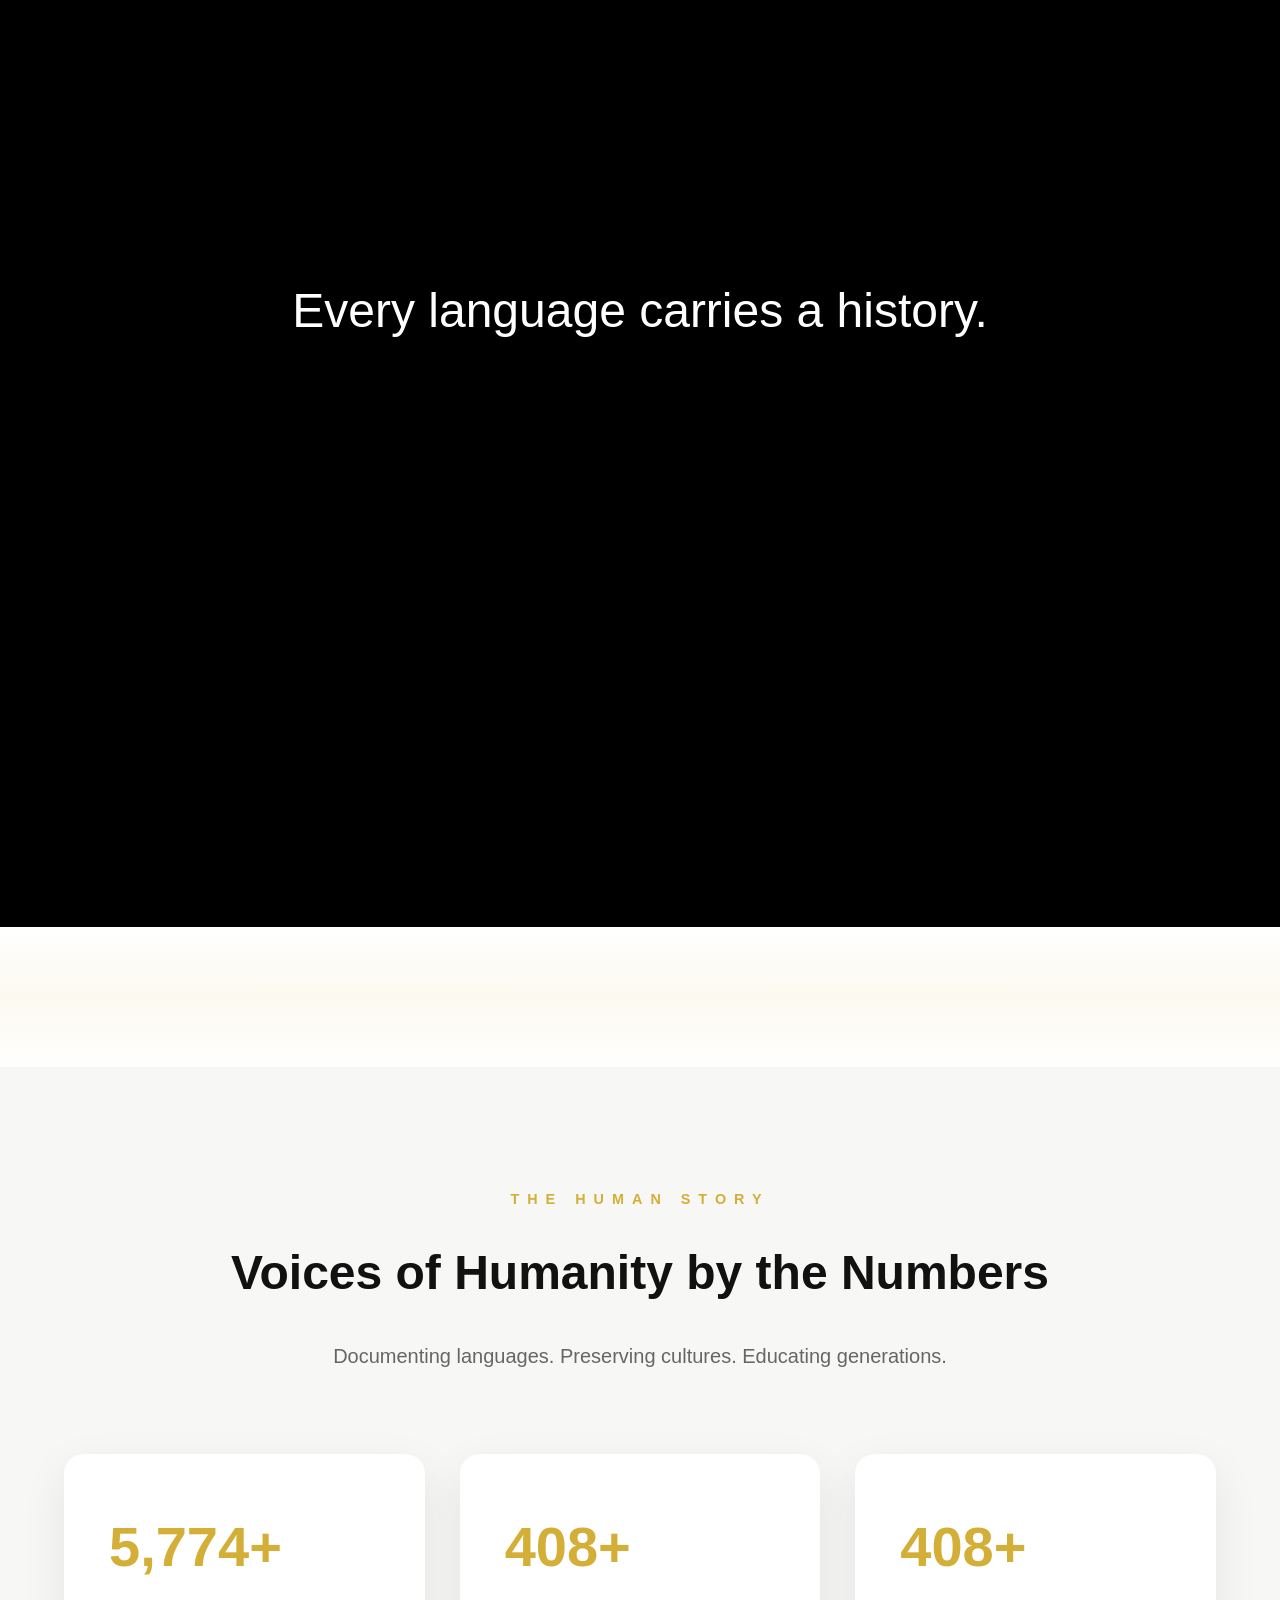
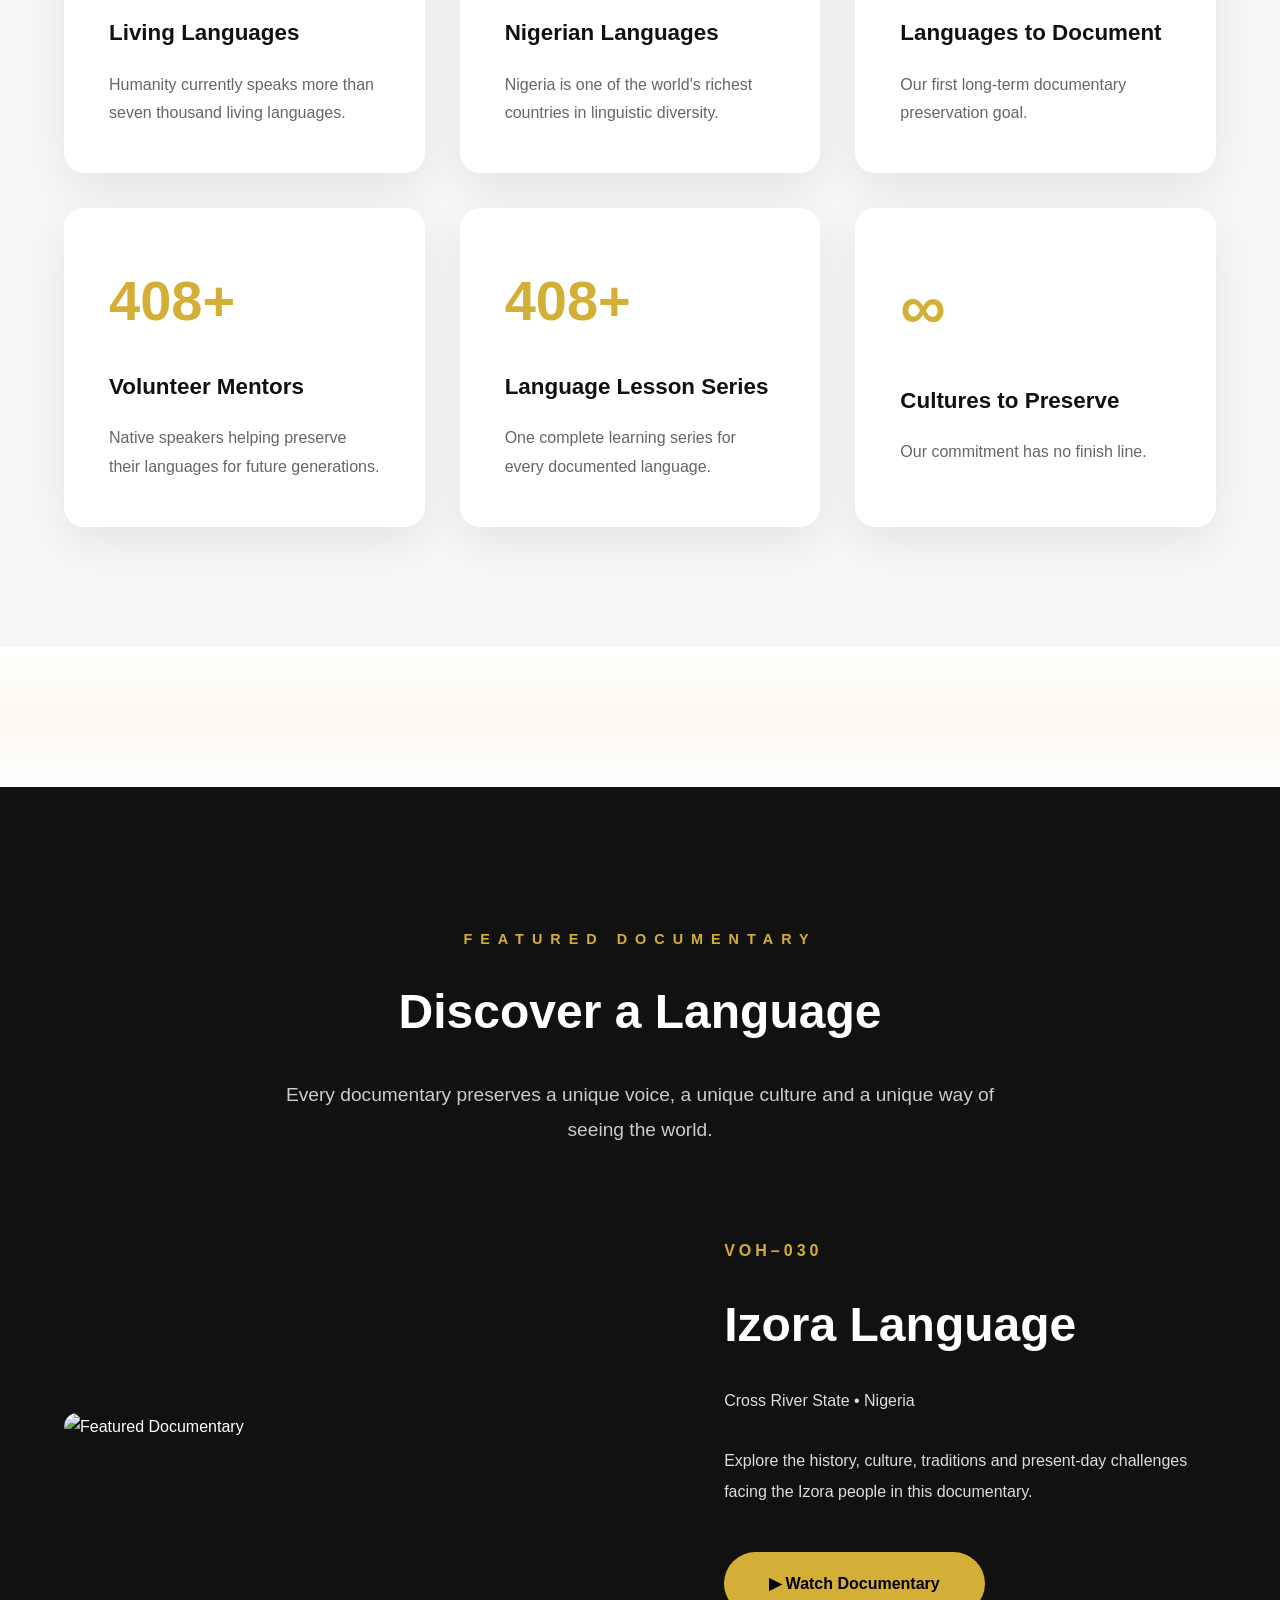
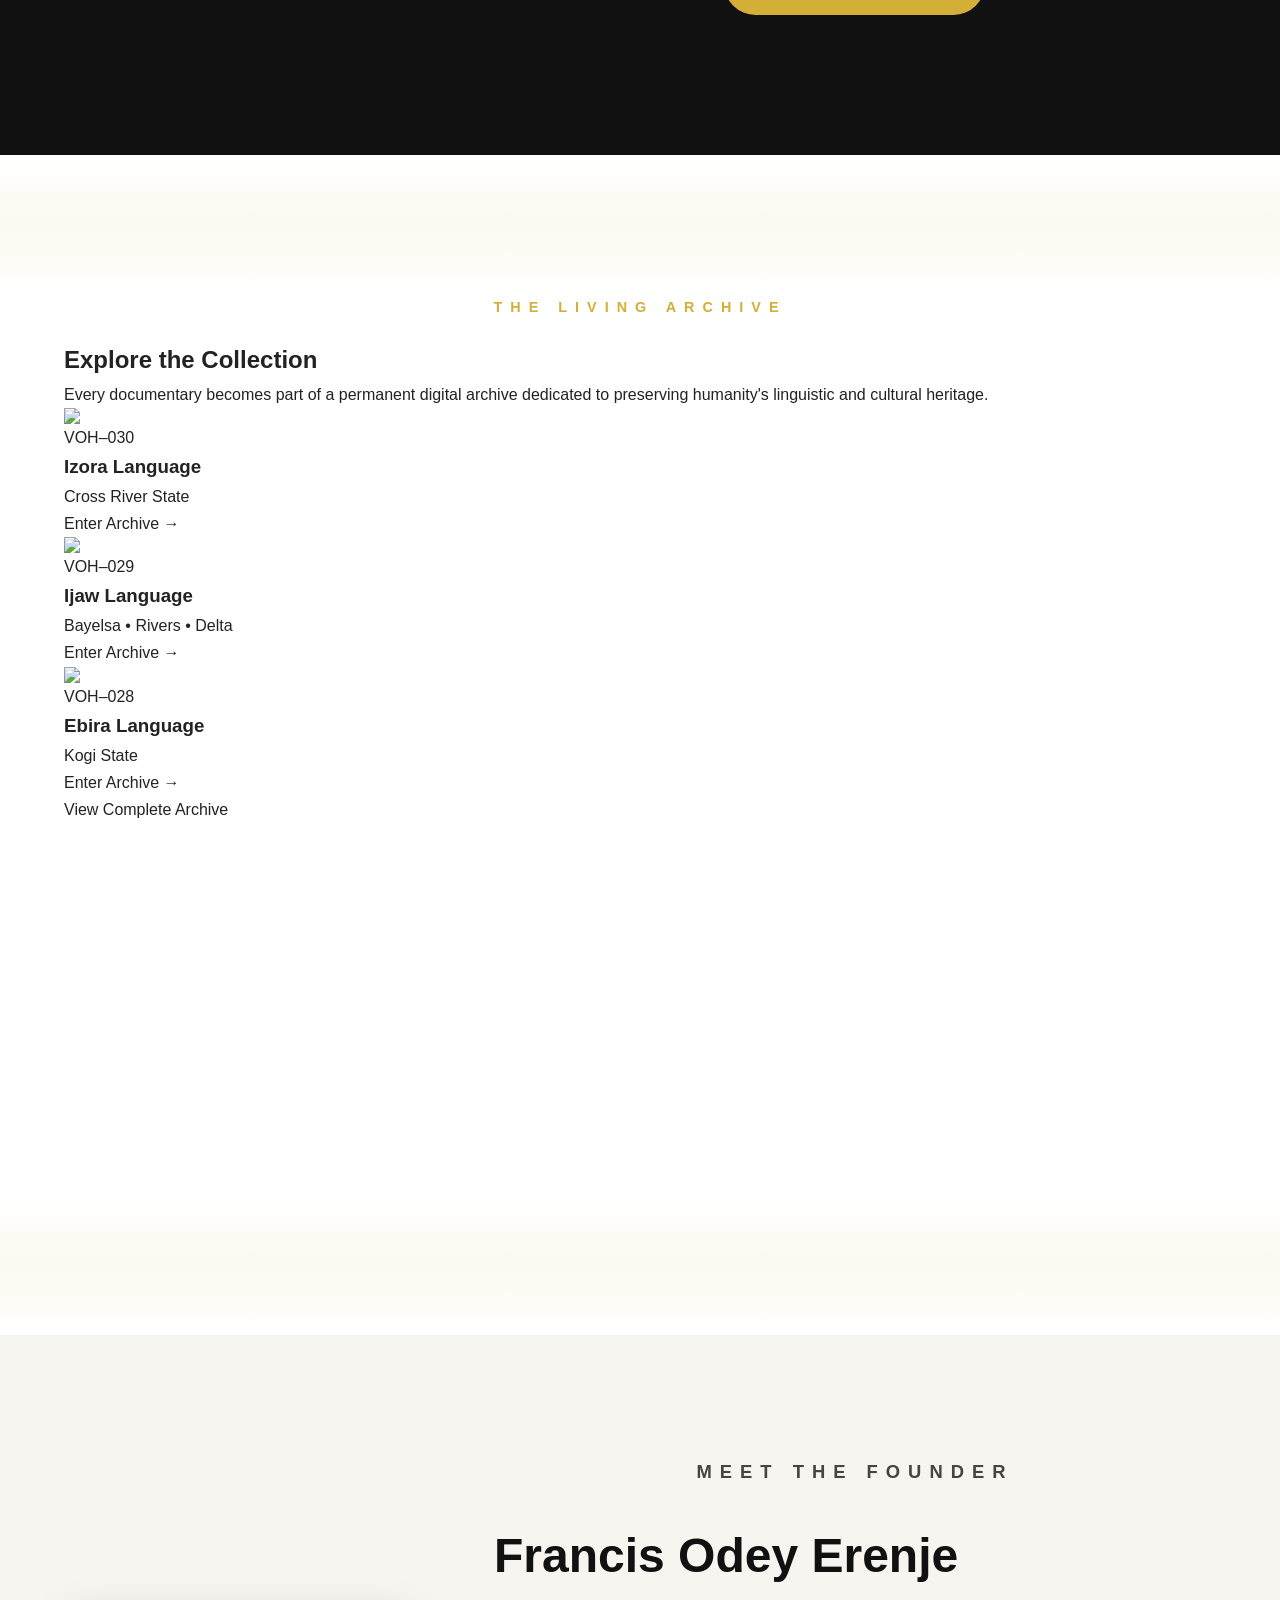
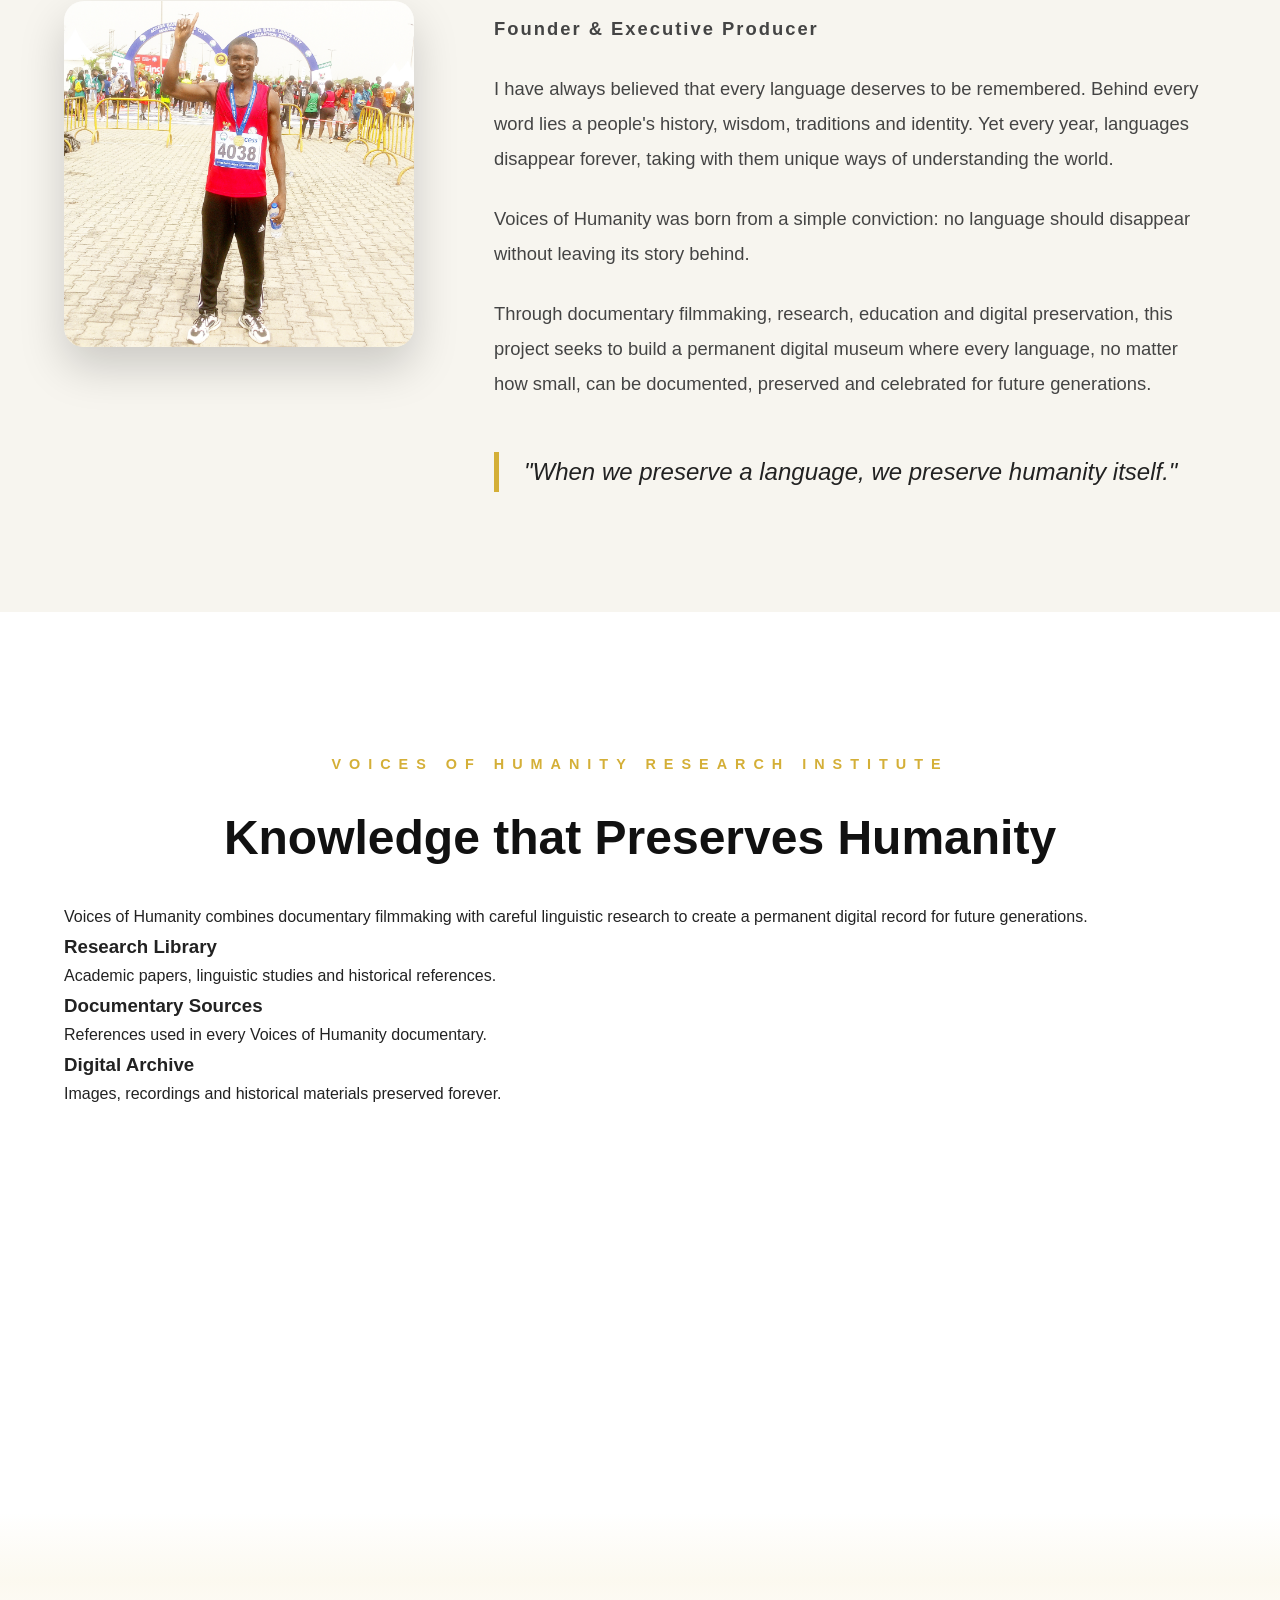
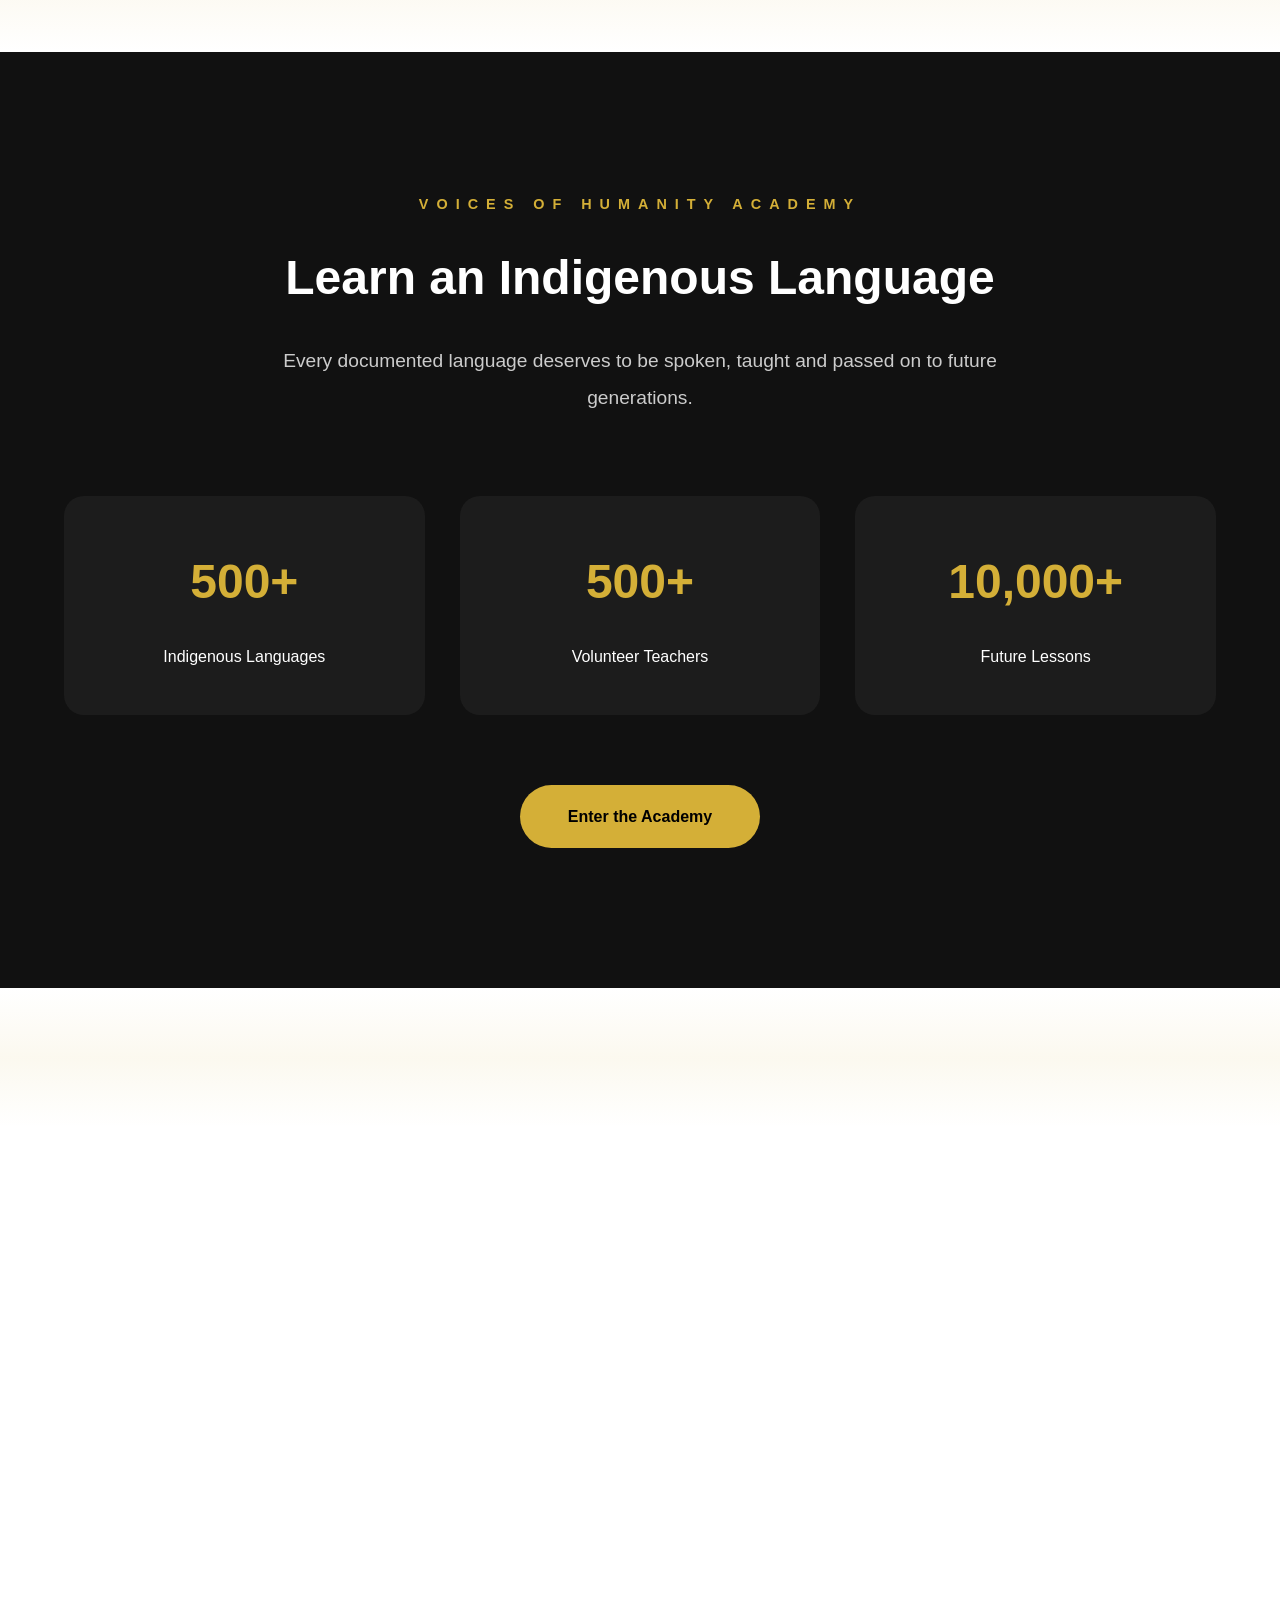
==== commit 6dc22d6b: "Update logo and fix HTML structure Updated the logo image source and corrected the HTML structure." ====
--- a/index.html
+++ b/index.html
@@ -45,7 +45,7 @@
             <div class="center">
 
                 <img
-                    src="images/logo/voices-of-humanity-logo.png"
+                    src="images/logo/voices-of-humanity-logo-new.png"
                     class="producer-logo"
                     alt="Voices of Humanity Logo">
 
@@ -864,4 +864,4 @@
 
 </body>
 
-</html>+</html>
--- a/css/style.css
+++ b/css/style.css
@@ -1368,4 +1368,182 @@
 
     color:#111;
 
+}
+
+/*=====================================================
+                MOBILE & TABLET
+=====================================================*/
+
+@media (max-width:768px){
+
+    /* GLOBAL */
+
+    .center{
+
+        width:92%;
+
+    }
+
+    /* OPENING EXPERIENCE */
+
+    .message{
+
+        font-size:2rem;
+
+        line-height:1.4;
+
+        width:90%;
+
+    }
+
+    .producer-logo{
+
+        width:180px;
+
+    }
+
+    .earth-center h2{
+
+        font-size:1.2rem;
+
+        letter-spacing:4px;
+
+    }
+
+    .earth-center p{
+
+        font-size:1rem;
+
+        margin:35px 0 30px;
+
+    }
+
+    #beginJourney{
+
+        padding:15px 30px;
+
+        font-size:.95rem;
+
+    }
+
+    /* HERO */
+
+    .hero-content h1{
+
+        font-size:3rem;
+
+    }
+
+    .hero-tag{
+
+        letter-spacing:4px;
+
+        font-size:.8rem;
+
+    }
+
+    .hero-subtitle{
+
+        font-size:1.1rem;
+
+    }
+
+    .hero-description{
+
+        font-size:1rem;
+
+        line-height:1.8;
+
+    }
+
+    .hero-quote{
+
+        font-size:.95rem;
+
+    }
+
+    .hero-buttons{
+
+        flex-direction:column;
+
+        align-items:center;
+
+    }
+
+    .hero-button{
+
+        width:100%;
+
+        max-width:320px;
+
+        text-align:center;
+
+    }
+
+    /* FEATURED DOCUMENTARY */
+
+    .featured-showcase{
+
+        grid-template-columns:1fr;
+
+        gap:40px;
+
+    }
+
+    .featured-details h3{
+
+        font-size:2.3rem;
+
+    }
+
+    /* FOUNDER */
+
+    .founder-grid{
+
+        grid-template-columns:1fr;
+
+        gap:40px;
+
+    }
+
+    .founder-photo{
+
+        max-width:320px;
+
+        margin:auto;
+
+    }
+
+    .founder-content{
+
+        text-align:center;
+
+    }
+
+    .founder-content blockquote{
+
+        border-left:none;
+
+        border-top:4px solid #D4AF37;
+
+        padding-top:25px;
+
+        padding-left:0;
+
+    }
+
+    /* STATISTICS */
+
+    #statistics h2,
+
+    #featured h2,
+
+    #research h2,
+
+    #mission h2{
+
+        font-size:2.2rem;
+
+    }
+
 }
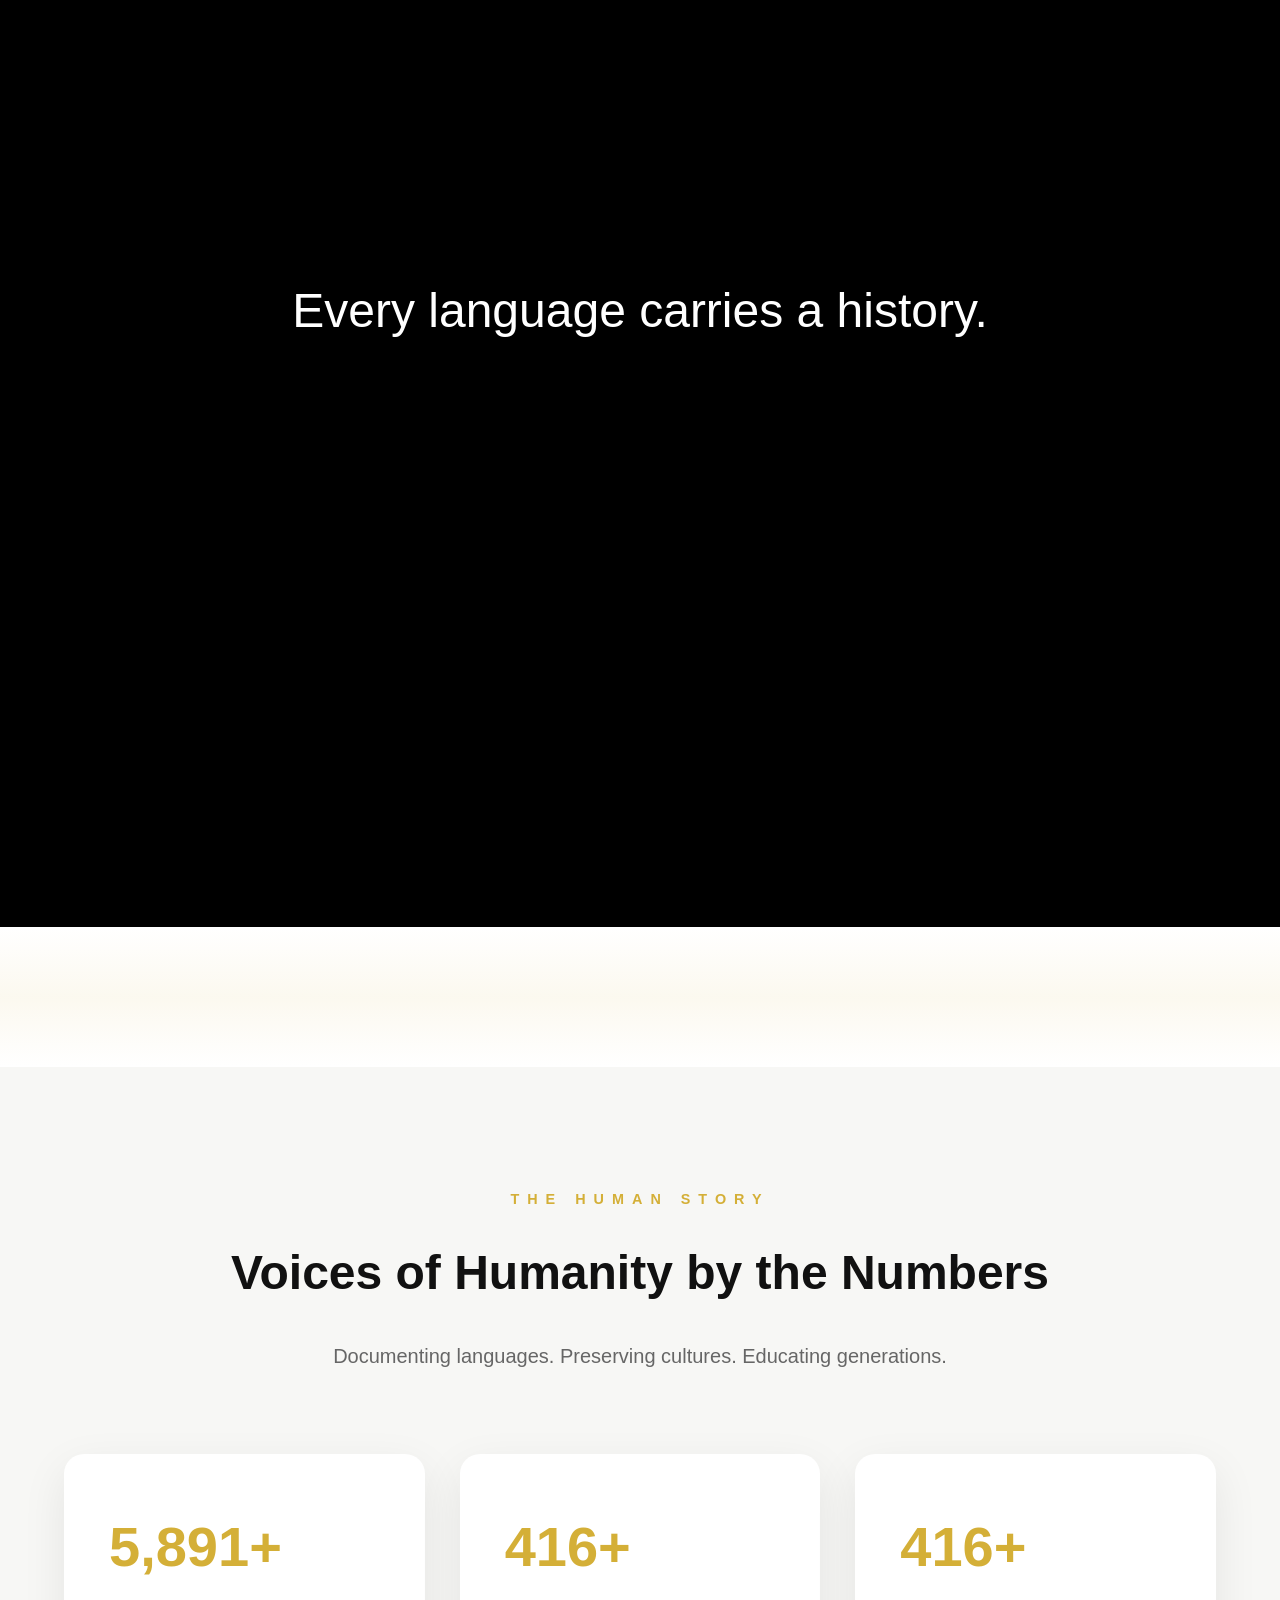
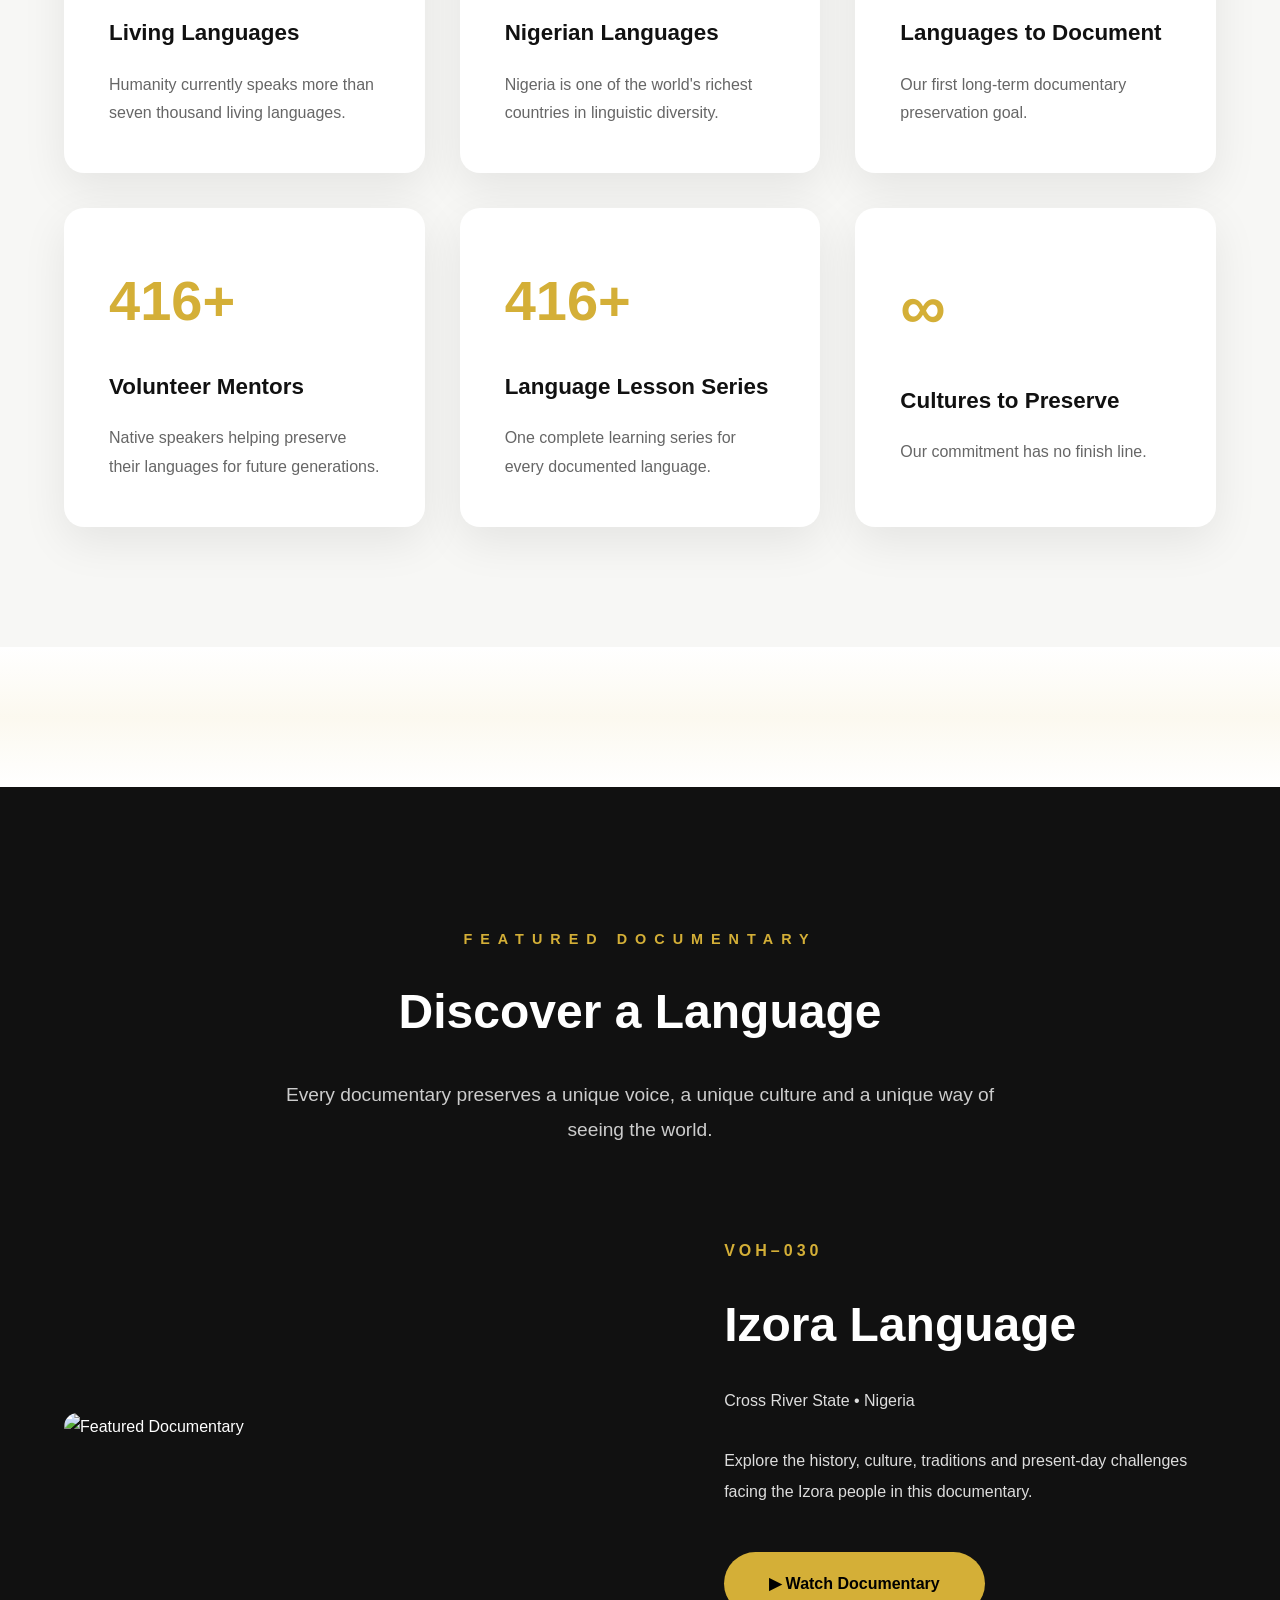
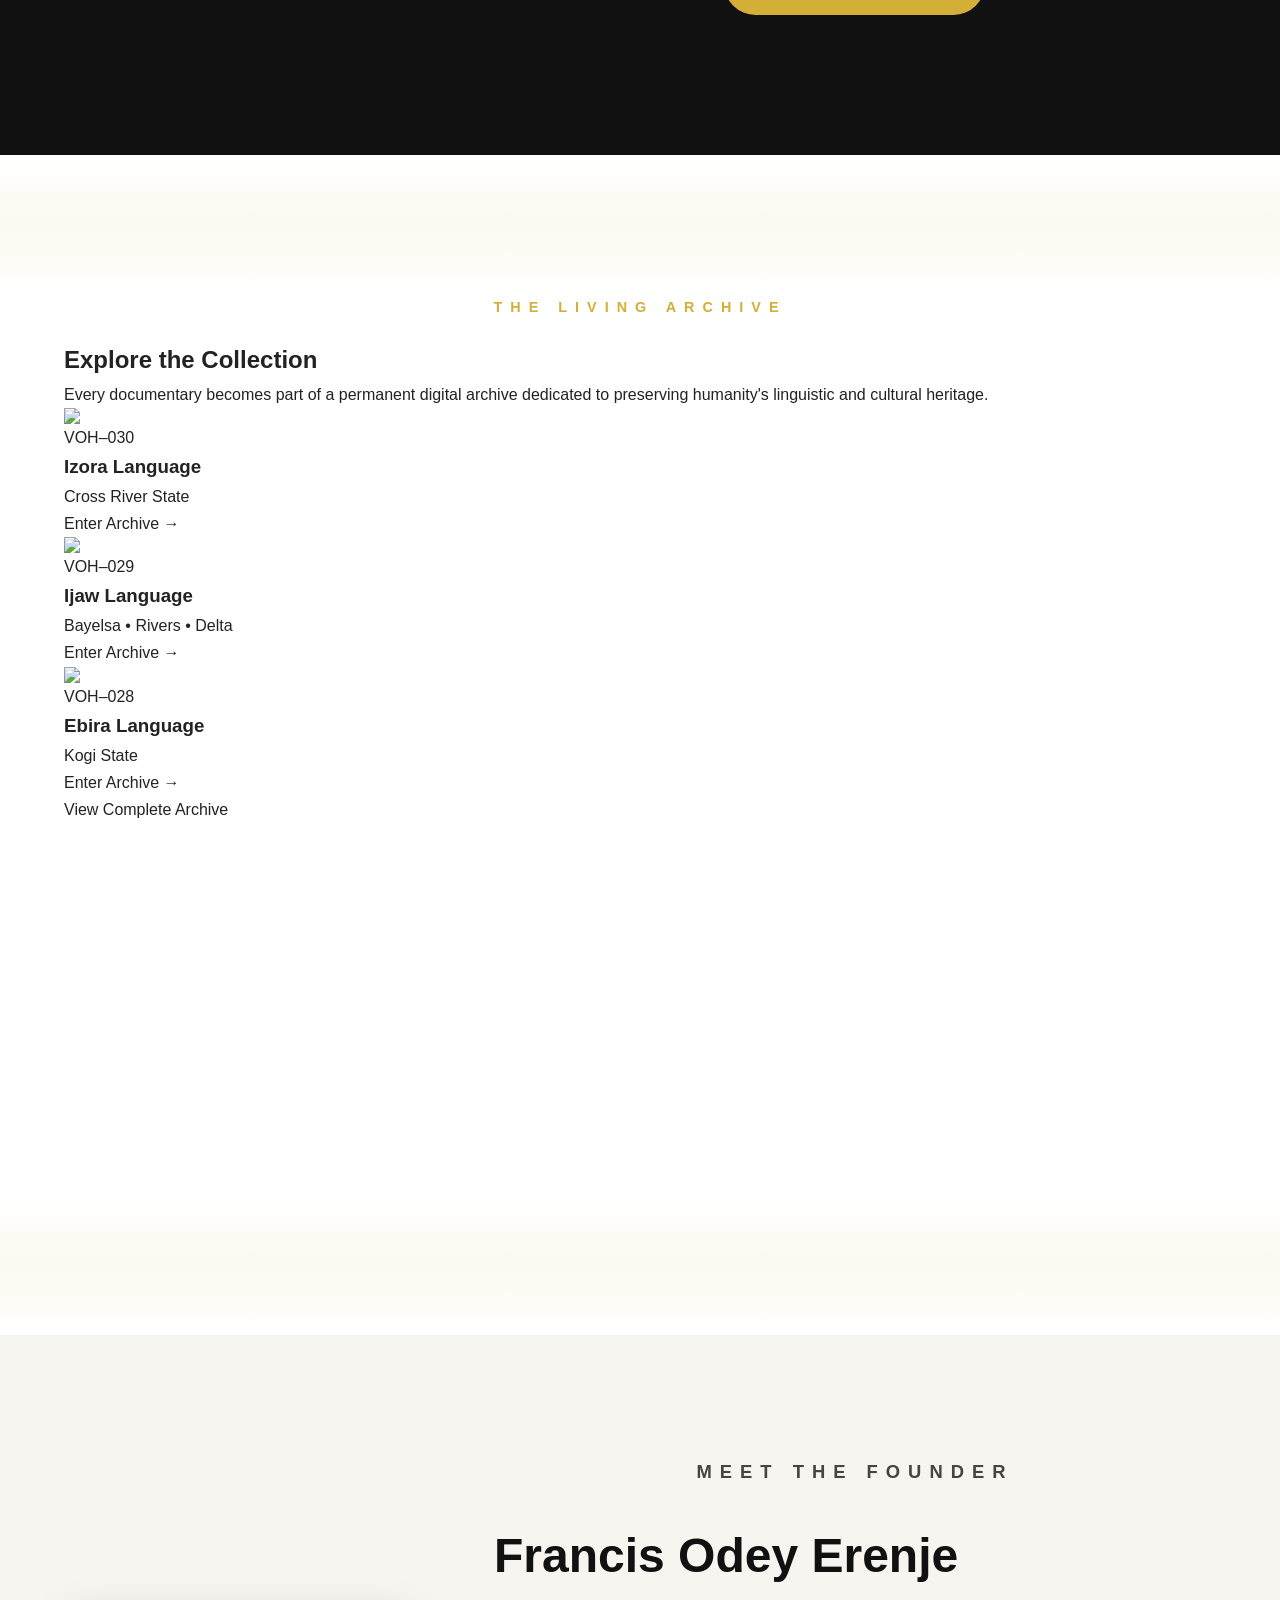
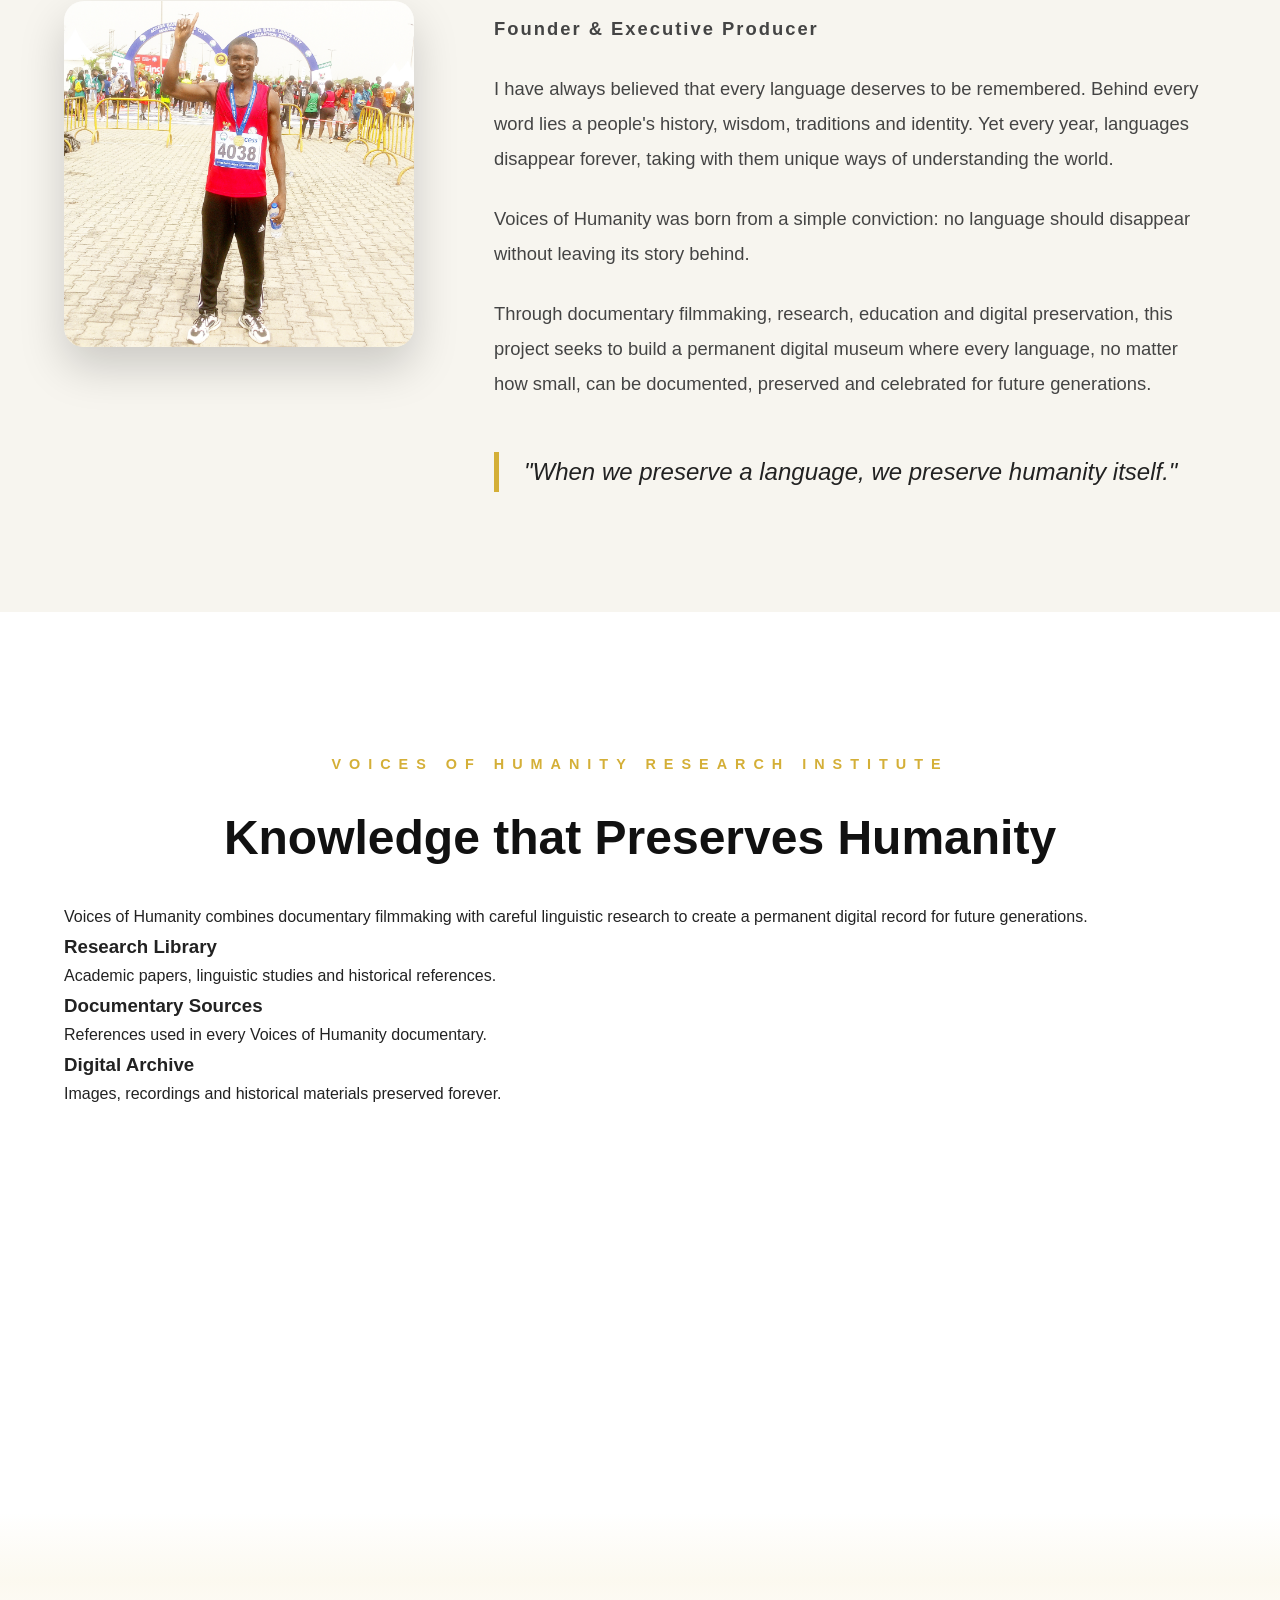
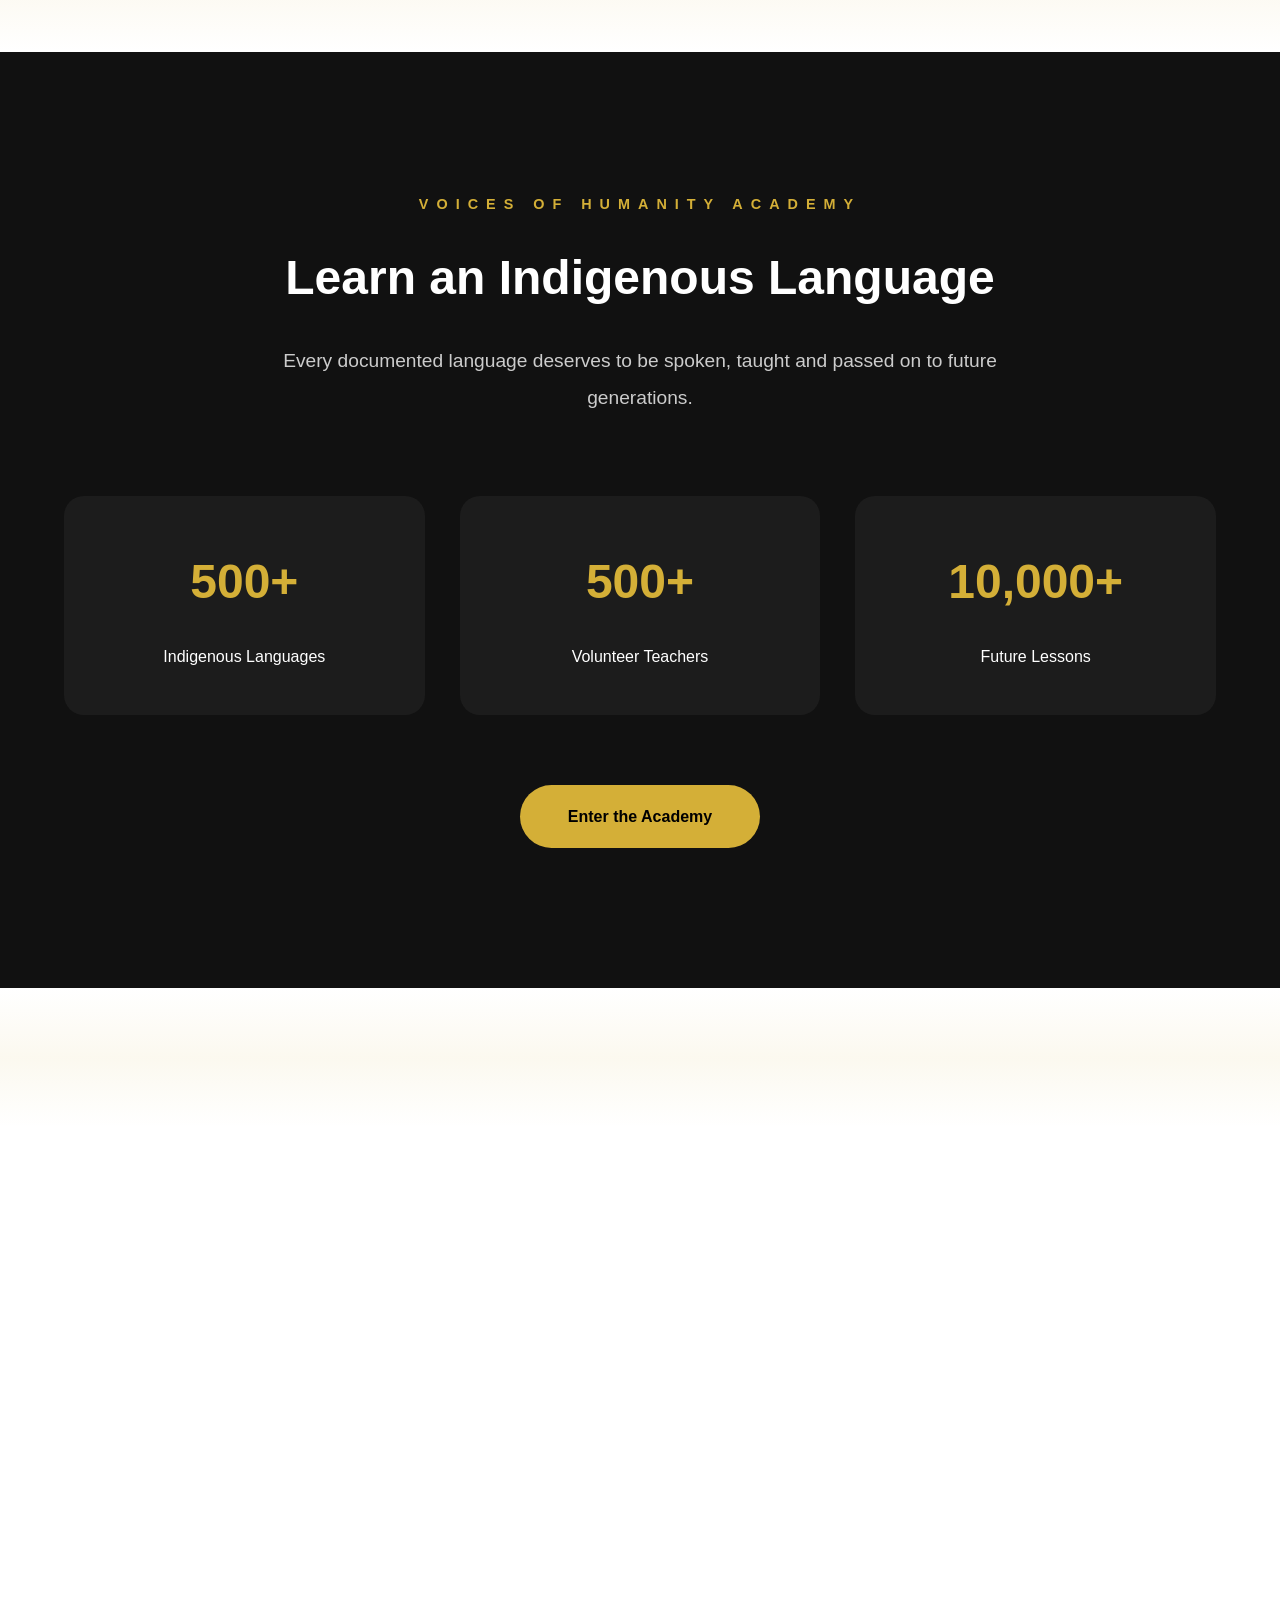
==== commit 19517275: "Add Google Analytics tracking" ====
--- a/index.html
+++ b/index.html
@@ -1,867 +1,877 @@
-<!DOCTYPE html>
-<html lang="en">
-
-<head>
-
-    <meta charset="UTF-8">
-
-    <meta name="viewport" content="width=device-width, initial-scale=1.0">
-
-    <title>Voices of Humanity</title>
-
-    <link rel="stylesheet" href="css/style.css">
-
-    <link rel="stylesheet" href="css/design-system.css">
-
-</head>
-
-<body class="intro-active">
-
-    <!-- ==========================================
-         VOICES OF HUMANITY OPENING EXPERIENCE
-    =========================================== -->
-
-    <div id="opening">
-
-        <!-- Screen 1 -->
-        <section class="screen active" id="screen1">
-
-            <div class="center">
-
-    <h1 id="introMessage" class="message">
-
-        Every language carries a history.
-
-    </h1>
-
-</div>
-
-        </section>
-
-        <!-- Screen 2 -->
-
-        <section class="screen" id="screen2">
-
-            <div class="center">
-
-                <img
-                    src="images/logo/voices-of-humanity-logo-new.png"
-                    class="producer-logo"
-                    alt="Voices of Humanity Logo">
-
-                <p>
-
-                    Produced by
-
-                </p>
-
-                <h2>
-
-                    LocalMedia247
-
-                </h2>
-
-            </div>
-
-        </section>
-
-        <!-- Screen 3 -->
-
-        <section class="screen" id="screen3">
-
-            <video
-                id="earthVideo"
-                autoplay
-                muted
-                loop
-                playsinline>
-
-                <source
-                    src="videos/intro/earth-rotation.mp4"
-                    type="video/mp4">
-
-            </video>
-
-            <div class="dark-overlay"></div>
-
-            <div class="earth-center">
-
-                <h2>
-
-                    VOICES OF HUMANITY
-
-                </h2>
-
-                <p>
-
-                    Documenting today.
-
-                    Preserving tomorrow.
-
-                </p>
-
-                <button id="beginJourney">
-
-                    ▶ Explore
-
-                </button>
-
-            </div>
-
-        </section>
-
-    </div>
-
-
-    <!-- ==========================================
-         MAIN WEBSITE
-    =========================================== -->
-</div>   <!-- End of #opening -->
-
-<!-- FOUNDATION NAVIGATION -->
-
-<header class="main-header">
-
-    ...
-
-</header>
-
-<!-- MAIN WEBSITE -->
-
-<main>
-
-           <!-- HERO -->
-
-       <section id="hero">
-
-    <video
-        class="hero-video"
-        autoplay
-        muted
-        loop
-        playsinline>
-
-        <source
-            src="videos/hero/hero-video.mp4"
-            type="video/mp4">
-
-    </video>
-
-    <div class="hero-overlay"></div>
-
-    <div class="hero-content">
-
-        <p class="hero-tag">
-
-            DOCUMENT • PRESERVE • EDUCATE
-
-        </p>
-
-        <h1>
-
-    Voices of Humanity
-
-</h1>
-
-<p class="hero-subtitle">
-
-    The Digital Museum of the World's Languages
-
-</p>
-
-<p class="hero-description">
-
-    Voices of Humanity is dedicated to documenting, preserving and revitalizing the world's indigenous languages through documentary filmmaking, research, education and digital archiving—ensuring that every voice continues to inspire future generations.
-
-</p>
-
-<p class="hero-quote">
-
-    "When a language disappears, humanity loses a unique way of seeing the world."
-
-</p>
-
-        <div class="hero-buttons">
-
-            <a href="#featured" class="hero-button primary">
-
-                Explore Documentaries
-
-            </a>
-
-            <a href="#academy" class="hero-button secondary">
-
-                Learn a Language
-
-            </a>
-
-        </div>
-
-    </div>
-
-</section>
-
-<div class="section-divider"></div>
-
-        <!-- STATISTICS -->
-
-        <section id="statistics">
-
-    <div class="center">
-
-        <p class="section-tag">
-
-            The Human Story
-
-        </p>
-
-        <h2>
-
-            Voices of Humanity by the Numbers
-
-        </h2>
-
-        <p class="statistics-intro">
-
-            Documenting languages.
-            Preserving cultures.
-            Educating generations.
-
-        </p>
-
-        <div class="statistics-grid">
-
-            <div class="stat-card">
-
-                <div class="stat-number" data-target="7000">
-
-                    0
-
-                </div>
-
-                <h3>
-
-                    Living Languages
-
-                </h3>
-
-                <p>
-
-                    Humanity currently speaks more than seven thousand living languages.
-
-                </p>
-
-            </div>
-
-            <div class="stat-card">
-
-                <div class="stat-number" data-target="500">
-
-                    0
-
-                </div>
-
-                <h3>
-
-                    Nigerian Languages
-
-                </h3>
-
-                <p>
-
-                    Nigeria is one of the world's richest countries in linguistic diversity.
-
-                </p>
-
-            </div>
-
-            <div class="stat-card">
-
-                <div class="stat-number" data-target="500">
-
-                    0
-
-                </div>
-
-                <h3>
-
-                    Languages to Document
-
-                </h3>
-
-                <p>
-
-                    Our first long-term documentary preservation goal.
-
-                </p>
-
-            </div>
-
-            <div class="stat-card">
-
-                <div class="stat-number" data-target="500">
-
-                    0
-
-                </div>
-
-                <h3>
-
-                    Volunteer Mentors
-
-                </h3>
-
-                <p>
-
-                    Native speakers helping preserve their languages for future generations.
-
-                </p>
-
-            </div>
-
-            <div class="stat-card">
-
-                <div class="stat-number" data-target="500">
-
-                    0
-
-                </div>
-
-                <h3>
-
-                    Language Lesson Series
-
-                </h3>
-
-                <p>
-
-                    One complete learning series for every documented language.
-
-                </p>
-
-            </div>
-
-            <div class="stat-card">
-
-                <div class="stat-infinity">
-
-                    ∞
-
-                </div>
-
-                <h3>
-
-                    Cultures to Preserve
-
-                </h3>
-
-                <p>
-
-                    Our commitment has no finish line.
-
-                </p>
-
-            </div>
-
-        </div>
-
-    </div>
-
-</section>
-
-<div class="section-divider"></div>
-
-        <!-- Featured Documentary -->
-
-        <section id="featured">
-
-    <div class="center">
-
-        <p class="section-tag">
-
-            Featured Documentary
-
-        </p>
-
-        <h2>
-
-            Discover a Language
-
-        </h2>
-
-        <p class="featured-intro">
-
-            Every documentary preserves a unique voice,
-            a unique culture and a unique way of seeing the world.
-
-        </p>
-
-        <div class="featured-showcase">
-
-            <div class="featured-image">
-
-                <img
-                    src="images/documentaries/featured-placeholder.jpg"
-                    alt="Featured Documentary">
-
-            </div>
-
-            <div class="featured-details">
-
-                <span class="episode">
-
-                    VOH–030
-
-                </span>
-
-                <h3>
-
-                    Izora Language
-
-                </h3>
-
-                <p class="location">
-
-                    Cross River State • Nigeria
-
-                </p>
-
-                <p>
-
-                    Explore the history, culture, traditions and present-day
-                    challenges facing the Izora people in this documentary.
-
-                </p>
-
-                <a href="#" class="watch-button">
-
-                    ▶ Watch Documentary
-
-                </a>
-
-            </div>
-
-        </div>
-
-    </div>
-
-</section>
-
-<div class="section-divider"></div>
-
-        <!-- LIVING ARCHIVE -->
-
-<section id="gallery">
-
-    <div class="center">
-
-        <p class="section-tag">
-
-            The Living Archive
-
-        </p>
-
-        <h2>
-
-            Explore the Collection
-
-        </h2>
-
-        <p class="archive-intro">
-
-            Every documentary becomes part of a permanent digital archive dedicated to preserving humanity's linguistic and cultural heritage.
-
-        </p>
-
-        <div class="archive-grid">
-
-            <article class="archive-card">
-
-                <img src="images/documentaries/featured-placeholder.jpg">
-
-                <div class="archive-info">
-
-                    <span class="archive-id">
-
-                        VOH–030
-
-                    </span>
-
-                    <h3>
-
-                        Izora Language
-
-                    </h3>
-
-                    <p>
-
-                        Cross River State
-
-                    </p>
-
-                    <a href="#">
-
-                        Enter Archive →
-
-                    </a>
-
-                </div>
-
-            </article>
-
-            <article class="archive-card">
-
-                <img src="images/documentaries/featured-placeholder.jpg">
-
-                <div class="archive-info">
-
-                    <span class="archive-id">
-
-                        VOH–029
-
-                    </span>
-
-                    <h3>
-
-                        Ijaw Language
-
-                    </h3>
-
-                    <p>
-
-                        Bayelsa • Rivers • Delta
-
-                    </p>
-
-                    <a href="#">
-
-                        Enter Archive →
-
-                    </a>
-
-                </div>
-
-            </article>
-
-            <article class="archive-card">
-
-                <img src="images/documentaries/featured-placeholder.jpg">
-
-                <div class="archive-info">
-
-                    <span class="archive-id">
-
-                        VOH–028
-
-                    </span>
-
-                    <h3>
-
-                        Ebira Language
-
-                    </h3>
-
-                    <p>
-
-                        Kogi State
-
-                    </p>
-
-                    <a href="#">
-
-                        Enter Archive →
-
-                    </a>
-
-                </div>
-
-            </article>
-
-        </div>
-
-        <div class="archive-button">
-
-            <a href="archive.html">
-
-                View Complete Archive
-
-            </a>
-
-        </div>
-
-    </div>
-
-</section>
-
-<div class="section-divider"></div>
-
-<!-- ==========================================
-        MEET THE FOUNDER
-========================================== -->
-
-<section id="founder">
-
-    <div class="center founder-grid">
-
-        <div class="founder-photo">
-
-            <img
-                src="images/founder/francis-odey-erenje.jpg"
-                alt="Francis Odey Erenje">
-
-        </div>
-
-        <div class="founder-content">
-
-            <p class="section-tag">
-
-                MEET THE FOUNDER
-
-            </p>
-
-            <h2>
-
-                Francis Odey Erenje
-
-            </h2>
-
-            <p class="founder-title">
-
-                Founder & Executive Producer
-
-            </p>
-
-            <p>
-
-                I have always believed that every language deserves to be remembered.
-                Behind every word lies a people's history, wisdom, traditions and identity.
-                Yet every year, languages disappear forever, taking with them unique ways
-                of understanding the world.
-
-            </p>
-
-            <p>
-
-                Voices of Humanity was born from a simple conviction:
-                no language should disappear without leaving its story behind.
-
-            </p>
-
-            <p>
-
-                Through documentary filmmaking, research, education and digital preservation,
-                this project seeks to build a permanent digital museum where every language,
-                no matter how small, can be documented, preserved and celebrated for future generations.
-
-            </p>
-
-            <blockquote>
-
-                "When we preserve a language,
-                we preserve humanity itself."
-
-            </blockquote>
-
-        </div>
-
-    </div>
-
-</section>
-
-        <!-- RESEARCH -->
-
-       <!-- NIGERIA LANGUAGE MAP -->
-
-<section id="research">
-
-    <div class="center">
-
-        <p class="section-tag">
-
-            VOICES OF HUMANITY RESEARCH INSTITUTE
-
-        </p>
-
-        <h2>
-
-            Knowledge that Preserves Humanity
-
-        </h2>
-
-        <p class="research-intro">
-
-            Voices of Humanity combines documentary filmmaking with
-            careful linguistic research to create a permanent digital
-            record for future generations.
-
-        </p>
-
-        <div class="research-grid">
-
-            <div class="research-card">
-
-                <h3>
-
-                    Research Library
-
-                </h3>
-
-                <p>
-
-                    Academic papers, linguistic studies and historical references.
-
-                </p>
-
-            </div>
-
-            <div class="research-card">
-
-                <h3>
-
-                    Documentary Sources
-
-                </h3>
-
-                <p>
-
-                    References used in every Voices of Humanity documentary.
-
-                </p>
-
-            </div>
-
-            <div class="research-card">
-
-                <h3>
-
-                    Digital Archive
-
-                </h3>
-
-                <p>
-
-                    Images, recordings and historical materials preserved forever.
-
-                </p>
-
-            </div>
-
-        </div>
-
-    </div>
-
-</section>
-
-<div class="section-divider"></div>
-
-        <!-- MISSION -->
-
-        <section id="mission">
-
-    <div class="center">
-
-        <p class="section-tag">
-
-            VOICES OF HUMANITY ACADEMY
-
-        </p>
-
-        <h2>
-
-            Learn an Indigenous Language
-
-        </h2>
-
-        <p class="academy-intro">
-
-            Every documented language deserves to be spoken,
-            taught and passed on to future generations.
-        </p>
-
-        <div class="academy-grid">
-
-            <div class="academy-card">
-
-                <h3>
-
-                    500+
-
-                </h3>
-
-                <p>
-
-                    Indigenous Languages
-
-                </p>
-
-            </div>
-
-            <div class="academy-card">
-
-                <h3>
-
-                    500+
-
-                </h3>
-
-                <p>
-
-                    Volunteer Teachers
-
-                </p>
-
-            </div>
-
-            <div class="academy-card">
-
-                <h3>
-
-                    10,000+
-
-                </h3>
-
-                <p>
-
-                    Future Lessons
-
-                </p>
-
-            </div>
-
-        </div>
-
-        <a href="#" class="academy-button">
-
-            Enter the Academy
-
-        </a>
-
-    </div>
-
-</section>
-
-<div class="section-divider"></div>
-
-        <!-- PARTNERS -->
-
-        <section id="partners">
-
-        </section>
-
-
-
-        <!-- FOOTER -->
-
-        <footer>
-
-        </footer>
-
-    </main>
-
-
-
-    <script src="js/script.js"></script>
-
-</body>
-
-</html>
+<!DOCTYPE html>
+<html lang="en">
+
+<head>
+
+    <meta charset="UTF-8">
+
+    <meta name="viewport" content="width=device-width, initial-scale=1.0">
+
+    <title>Voices of Humanity</title>
+
+    <link rel="stylesheet" href="css/style.css">
+
+    <link rel="stylesheet" href="css/design-system.css">
+
+    <!-- Google tag (gtag.js) -->
+    <script async src="https://www.googletagmanager.com/gtag/js?id=G-JC3LQYP3WM"></script>
+    <script>
+      window.dataLayer = window.dataLayer || [];
+      function gtag(){dataLayer.push(arguments);}
+      gtag('js', new Date());
+
+      gtag('config', 'G-JC3LQYP3WM');
+    </script>
+
+</head>
+
+<body class="intro-active">
+
+    <!-- ==========================================
+         VOICES OF HUMANITY OPENING EXPERIENCE
+    =========================================== -->
+
+    <div id="opening">
+
+        <!-- Screen 1 -->
+        <section class="screen active" id="screen1">
+
+            <div class="center">
+
+    <h1 id="introMessage" class="message">
+
+        Every language carries a history.
+
+    </h1>
+
+</div>
+
+        </section>
+
+        <!-- Screen 2 -->
+
+        <section class="screen" id="screen2">
+
+            <div class="center">
+
+                <img
+                    src="images/logo/voices-of-humanity-logo-new.png"
+                    class="producer-logo"
+                    alt="Voices of Humanity Logo">
+
+                <p>
+
+                    Produced by
+
+                </p>
+
+                <h2>
+
+                    LocalMedia247
+
+                </h2>
+
+            </div>
+
+        </section>
+
+        <!-- Screen 3 -->
+
+        <section class="screen" id="screen3">
+
+            <video
+                id="earthVideo"
+                autoplay
+                muted
+                loop
+                playsinline>
+
+                <source
+                    src="videos/intro/earth-rotation.mp4"
+                    type="video/mp4">
+
+            </video>
+
+            <div class="dark-overlay"></div>
+
+            <div class="earth-center">
+
+                <h2>
+
+                    VOICES OF HUMANITY
+
+                </h2>
+
+                <p>
+
+                    Documenting today.
+
+                    Preserving tomorrow.
+
+                </p>
+
+                <button id="beginJourney">
+
+                    ▶ Explore
+
+                </button>
+
+            </div>
+
+        </section>
+
+    </div>
+
+
+    <!-- ==========================================
+         MAIN WEBSITE
+    =========================================== -->
+</div>   <!-- End of #opening -->
+
+<!-- FOUNDATION NAVIGATION -->
+
+<header class="main-header">
+
+    ...
+
+</header>
+
+<!-- MAIN WEBSITE -->
+
+<main>
+
+           <!-- HERO -->
+
+       <section id="hero">
+
+    <video
+        class="hero-video"
+        autoplay
+        muted
+        loop
+        playsinline>
+
+        <source
+            src="videos/hero/hero-video.mp4"
+            type="video/mp4">
+
+    </video>
+
+    <div class="hero-overlay"></div>
+
+    <div class="hero-content">
+
+        <p class="hero-tag">
+
+            DOCUMENT • PRESERVE • EDUCATE
+
+        </p>
+
+        <h1>
+
+    Voices of Humanity
+
+</h1>
+
+<p class="hero-subtitle">
+
+    The Digital Museum of the World's Languages
+
+</p>
+
+<p class="hero-description">
+
+    Voices of Humanity is dedicated to documenting, preserving and revitalizing the world's indigenous languages through documentary filmmaking, research, education and digital archiving—ensuring that every voice continues to inspire future generations.
+
+</p>
+
+<p class="hero-quote">
+
+    "When a language disappears, humanity loses a unique way of seeing the world."
+
+</p>
+
+        <div class="hero-buttons">
+
+            <a href="#featured" class="hero-button primary">
+
+                Explore Documentaries
+
+            </a>
+
+            <a href="#academy" class="hero-button secondary">
+
+                Learn a Language
+
+            </a>
+
+        </div>
+
+    </div>
+
+</section>
+
+<div class="section-divider"></div>
+
+        <!-- STATISTICS -->
+
+        <section id="statistics">
+
+    <div class="center">
+
+        <p class="section-tag">
+
+            The Human Story
+
+        </p>
+
+        <h2>
+
+            Voices of Humanity by the Numbers
+
+        </h2>
+
+        <p class="statistics-intro">
+
+            Documenting languages.
+            Preserving cultures.
+            Educating generations.
+
+        </p>
+
+        <div class="statistics-grid">
+
+            <div class="stat-card">
+
+                <div class="stat-number" data-target="7000">
+
+                    0
+
+                </div>
+
+                <h3>
+
+                    Living Languages
+
+                </h3>
+
+                <p>
+
+                    Humanity currently speaks more than seven thousand living languages.
+
+                </p>
+
+            </div>
+
+            <div class="stat-card">
+
+                <div class="stat-number" data-target="500">
+
+                    0
+
+                </div>
+
+                <h3>
+
+                    Nigerian Languages
+
+                </h3>
+
+                <p>
+
+                    Nigeria is one of the world's richest countries in linguistic diversity.
+
+                </p>
+
+            </div>
+
+            <div class="stat-card">
+
+                <div class="stat-number" data-target="500">
+
+                    0
+
+                </div>
+
+                <h3>
+
+                    Languages to Document
+
+                </h3>
+
+                <p>
+
+                    Our first long-term documentary preservation goal.
+
+                </p>
+
+            </div>
+
+            <div class="stat-card">
+
+                <div class="stat-number" data-target="500">
+
+                    0
+
+                </div>
+
+                <h3>
+
+                    Volunteer Mentors
+
+                </h3>
+
+                <p>
+
+                    Native speakers helping preserve their languages for future generations.
+
+                </p>
+
+            </div>
+
+            <div class="stat-card">
+
+                <div class="stat-number" data-target="500">
+
+                    0
+
+                </div>
+
+                <h3>
+
+                    Language Lesson Series
+
+                </h3>
+
+                <p>
+
+                    One complete learning series for every documented language.
+
+                </p>
+
+            </div>
+
+            <div class="stat-card">
+
+                <div class="stat-infinity">
+
+                    ∞
+
+                </div>
+
+                <h3>
+
+                    Cultures to Preserve
+
+                </h3>
+
+                <p>
+
+                    Our commitment has no finish line.
+
+                </p>
+
+            </div>
+
+        </div>
+
+    </div>
+
+</section>
+
+<div class="section-divider"></div>
+
+        <!-- Featured Documentary -->
+
+        <section id="featured">
+
+    <div class="center">
+
+        <p class="section-tag">
+
+            Featured Documentary
+
+        </p>
+
+        <h2>
+
+            Discover a Language
+
+        </h2>
+
+        <p class="featured-intro">
+
+            Every documentary preserves a unique voice,
+            a unique culture and a unique way of seeing the world.
+
+        </p>
+
+        <div class="featured-showcase">
+
+            <div class="featured-image">
+
+                <img
+                    src="images/documentaries/featured-placeholder.jpg"
+                    alt="Featured Documentary">
+
+            </div>
+
+            <div class="featured-details">
+
+                <span class="episode">
+
+                    VOH–030
+
+                </span>
+
+                <h3>
+
+                    Izora Language
+
+                </h3>
+
+                <p class="location">
+
+                    Cross River State • Nigeria
+
+                </p>
+
+                <p>
+
+                    Explore the history, culture, traditions and present-day
+                    challenges facing the Izora people in this documentary.
+
+                </p>
+
+                <a href="#" class="watch-button">
+
+                    ▶ Watch Documentary
+
+                </a>
+
+            </div>
+
+        </div>
+
+    </div>
+
+</section>
+
+<div class="section-divider"></div>
+
+        <!-- LIVING ARCHIVE -->
+
+<section id="gallery">
+
+    <div class="center">
+
+        <p class="section-tag">
+
+            The Living Archive
+
+        </p>
+
+        <h2>
+
+            Explore the Collection
+
+        </h2>
+
+        <p class="archive-intro">
+
+            Every documentary becomes part of a permanent digital archive dedicated to preserving humanity's linguistic and cultural heritage.
+
+        </p>
+
+        <div class="archive-grid">
+
+            <article class="archive-card">
+
+                <img src="images/documentaries/featured-placeholder.jpg">
+
+                <div class="archive-info">
+
+                    <span class="archive-id">
+
+                        VOH–030
+
+                    </span>
+
+                    <h3>
+
+                        Izora Language
+
+                    </h3>
+
+                    <p>
+
+                        Cross River State
+
+                    </p>
+
+                    <a href="#">
+
+                        Enter Archive →
+
+                    </a>
+
+                </div>
+
+            </article>
+
+            <article class="archive-card">
+
+                <img src="images/documentaries/featured-placeholder.jpg">
+
+                <div class="archive-info">
+
+                    <span class="archive-id">
+
+                        VOH–029
+
+                    </span>
+
+                    <h3>
+
+                        Ijaw Language
+
+                    </h3>
+
+                    <p>
+
+                        Bayelsa • Rivers • Delta
+
+                    </p>
+
+                    <a href="#">
+
+                        Enter Archive →
+
+                    </a>
+
+                </div>
+
+            </article>
+
+            <article class="archive-card">
+
+                <img src="images/documentaries/featured-placeholder.jpg">
+
+                <div class="archive-info">
+
+                    <span class="archive-id">
+
+                        VOH–028
+
+                    </span>
+
+                    <h3>
+
+                        Ebira Language
+
+                    </h3>
+
+                    <p>
+
+                        Kogi State
+
+                    </p>
+
+                    <a href="#">
+
+                        Enter Archive →
+
+                    </a>
+
+                </div>
+
+            </article>
+
+        </div>
+
+        <div class="archive-button">
+
+            <a href="archive.html">
+
+                View Complete Archive
+
+            </a>
+
+        </div>
+
+    </div>
+
+</section>
+
+<div class="section-divider"></div>
+
+<!-- ==========================================
+        MEET THE FOUNDER
+========================================== -->
+
+<section id="founder">
+
+    <div class="center founder-grid">
+
+        <div class="founder-photo">
+
+            <img
+                src="images/founder/francis-odey-erenje.jpg"
+                alt="Francis Odey Erenje">
+
+        </div>
+
+        <div class="founder-content">
+
+            <p class="section-tag">
+
+                MEET THE FOUNDER
+
+            </p>
+
+            <h2>
+
+                Francis Odey Erenje
+
+            </h2>
+
+            <p class="founder-title">
+
+                Founder & Executive Producer
+
+            </p>
+
+            <p>
+
+                I have always believed that every language deserves to be remembered.
+                Behind every word lies a people's history, wisdom, traditions and identity.
+                Yet every year, languages disappear forever, taking with them unique ways
+                of understanding the world.
+
+            </p>
+
+            <p>
+
+                Voices of Humanity was born from a simple conviction:
+                no language should disappear without leaving its story behind.
+
+            </p>
+
+            <p>
+
+                Through documentary filmmaking, research, education and digital preservation,
+                this project seeks to build a permanent digital museum where every language,
+                no matter how small, can be documented, preserved and celebrated for future generations.
+
+            </p>
+
+            <blockquote>
+
+                "When we preserve a language,
+                we preserve humanity itself."
+
+            </blockquote>
+
+        </div>
+
+    </div>
+
+</section>
+
+        <!-- RESEARCH -->
+
+       <!-- NIGERIA LANGUAGE MAP -->
+
+<section id="research">
+
+    <div class="center">
+
+        <p class="section-tag">
+
+            VOICES OF HUMANITY RESEARCH INSTITUTE
+
+        </p>
+
+        <h2>
+
+            Knowledge that Preserves Humanity
+
+        </h2>
+
+        <p class="research-intro">
+
+            Voices of Humanity combines documentary filmmaking with
+            careful linguistic research to create a permanent digital
+            record for future generations.
+
+        </p>
+
+        <div class="research-grid">
+
+            <div class="research-card">
+
+                <h3>
+
+                    Research Library
+
+                </h3>
+
+                <p>
+
+                    Academic papers, linguistic studies and historical references.
+
+                </p>
+
+            </div>
+
+            <div class="research-card">
+
+                <h3>
+
+                    Documentary Sources
+
+                </h3>
+
+                <p>
+
+                    References used in every Voices of Humanity documentary.
+
+                </p>
+
+            </div>
+
+            <div class="research-card">
+
+                <h3>
+
+                    Digital Archive
+
+                </h3>
+
+                <p>
+
+                    Images, recordings and historical materials preserved forever.
+
+                </p>
+
+            </div>
+
+        </div>
+
+    </div>
+
+</section>
+
+<div class="section-divider"></div>
+
+        <!-- MISSION -->
+
+        <section id="mission">
+
+    <div class="center">
+
+        <p class="section-tag">
+
+            VOICES OF HUMANITY ACADEMY
+
+        </p>
+
+        <h2>
+
+            Learn an Indigenous Language
+
+        </h2>
+
+        <p class="academy-intro">
+
+            Every documented language deserves to be spoken,
+            taught and passed on to future generations.
+        </p>
+
+        <div class="academy-grid">
+
+            <div class="academy-card">
+
+                <h3>
+
+                    500+
+
+                </h3>
+
+                <p>
+
+                    Indigenous Languages
+
+                </p>
+
+            </div>
+
+            <div class="academy-card">
+
+                <h3>
+
+                    500+
+
+                </h3>
+
+                <p>
+
+                    Volunteer Teachers
+
+                </p>
+
+            </div>
+
+            <div class="academy-card">
+
+                <h3>
+
+                    10,000+
+
+                </h3>
+
+                <p>
+
+                    Future Lessons
+
+                </p>
+
+            </div>
+
+        </div>
+
+        <a href="#" class="academy-button">
+
+            Enter the Academy
+
+        </a>
+
+    </div>
+
+</section>
+
+<div class="section-divider"></div>
+
+        <!-- PARTNERS -->
+
+        <section id="partners">
+
+        </section>
+
+
+
+        <!-- FOOTER -->
+
+        <footer>
+
+        </footer>
+
+    </main>
+
+
+
+    <script src="js/script.js"></script>
+
+</body>
+
+</html>
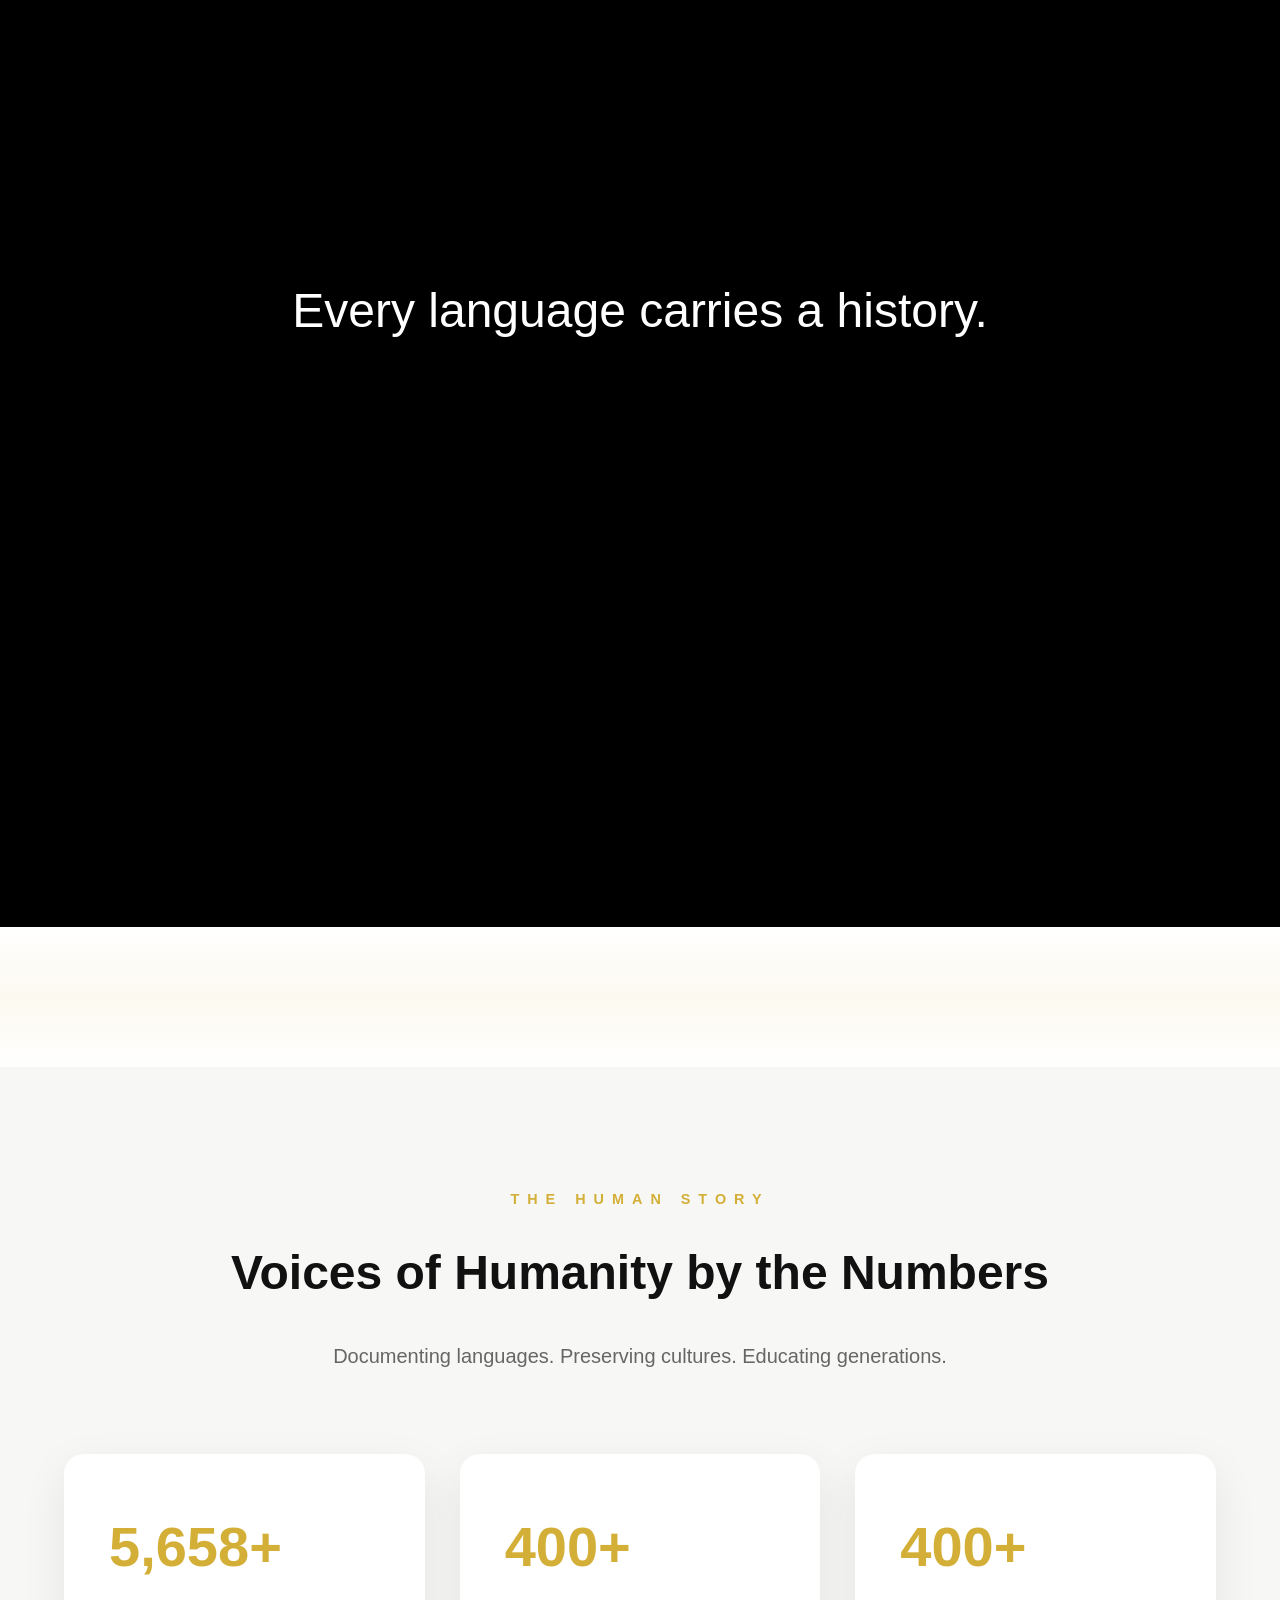
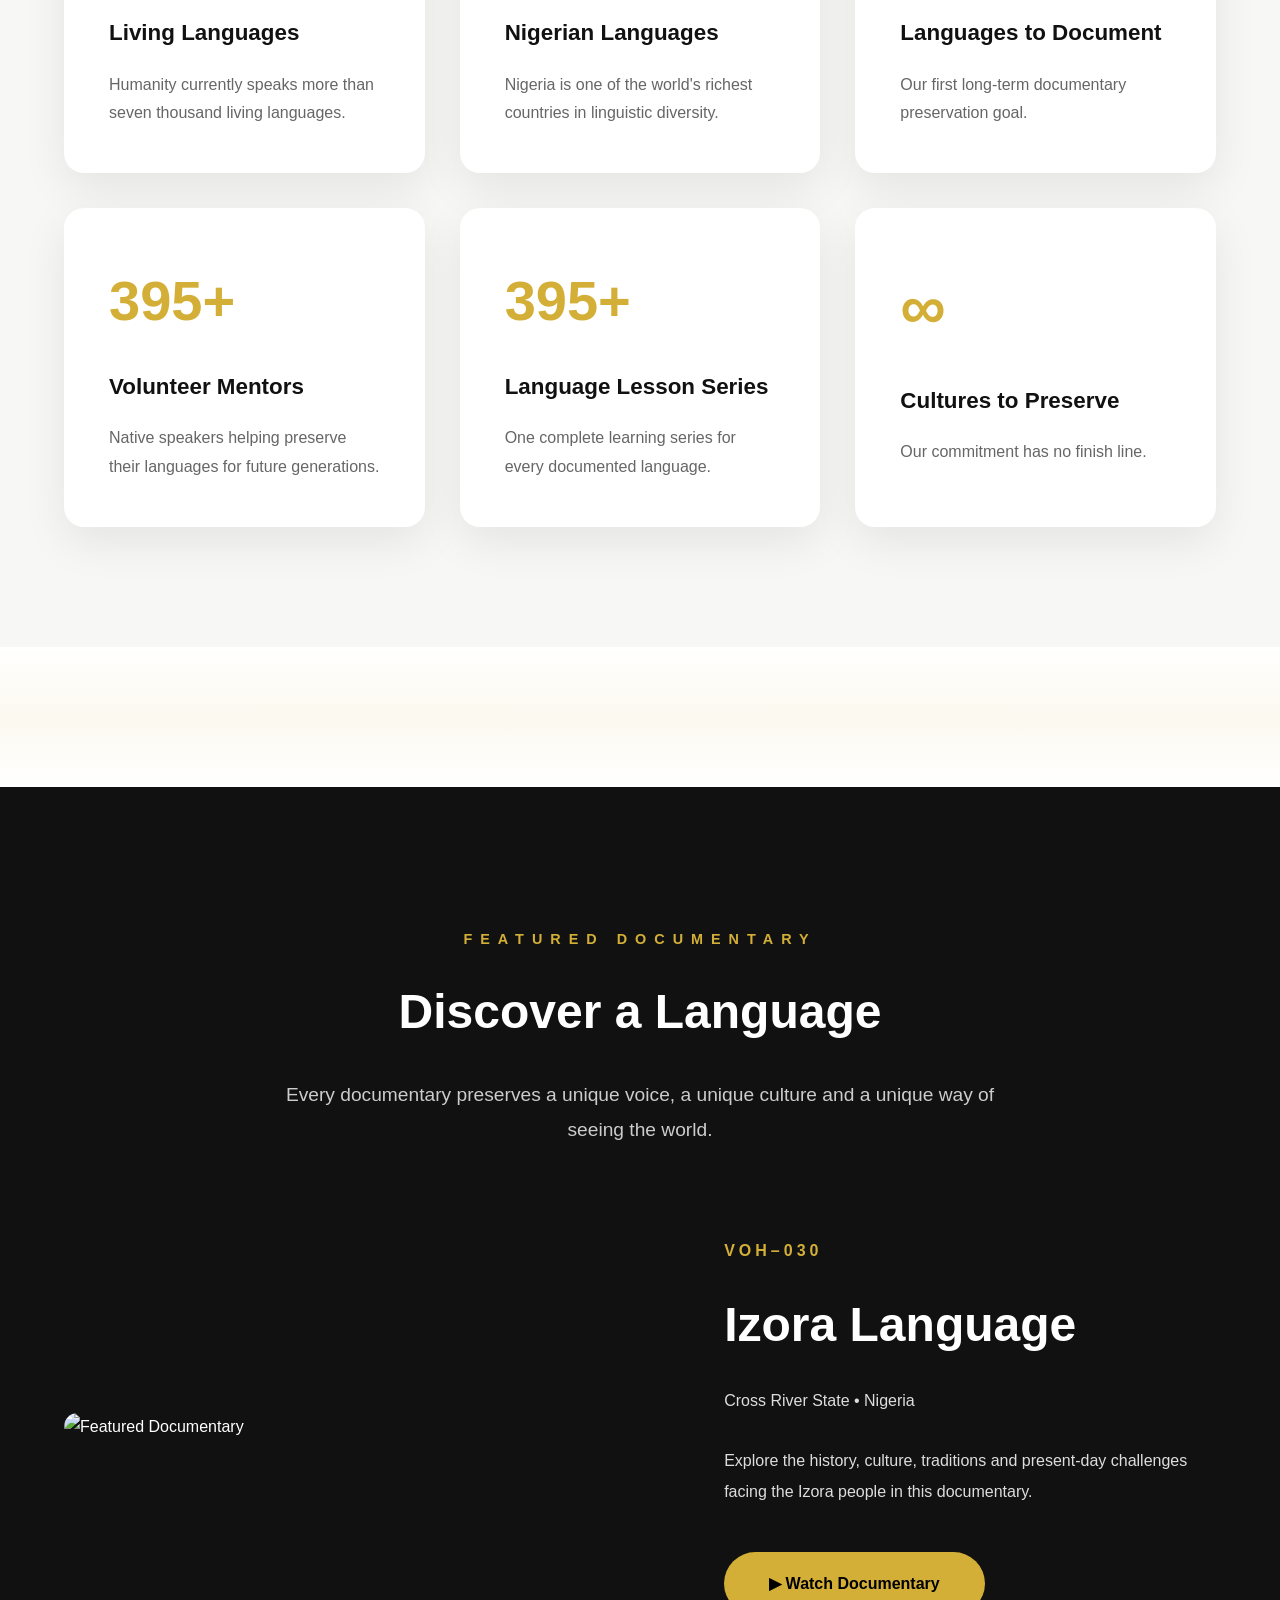
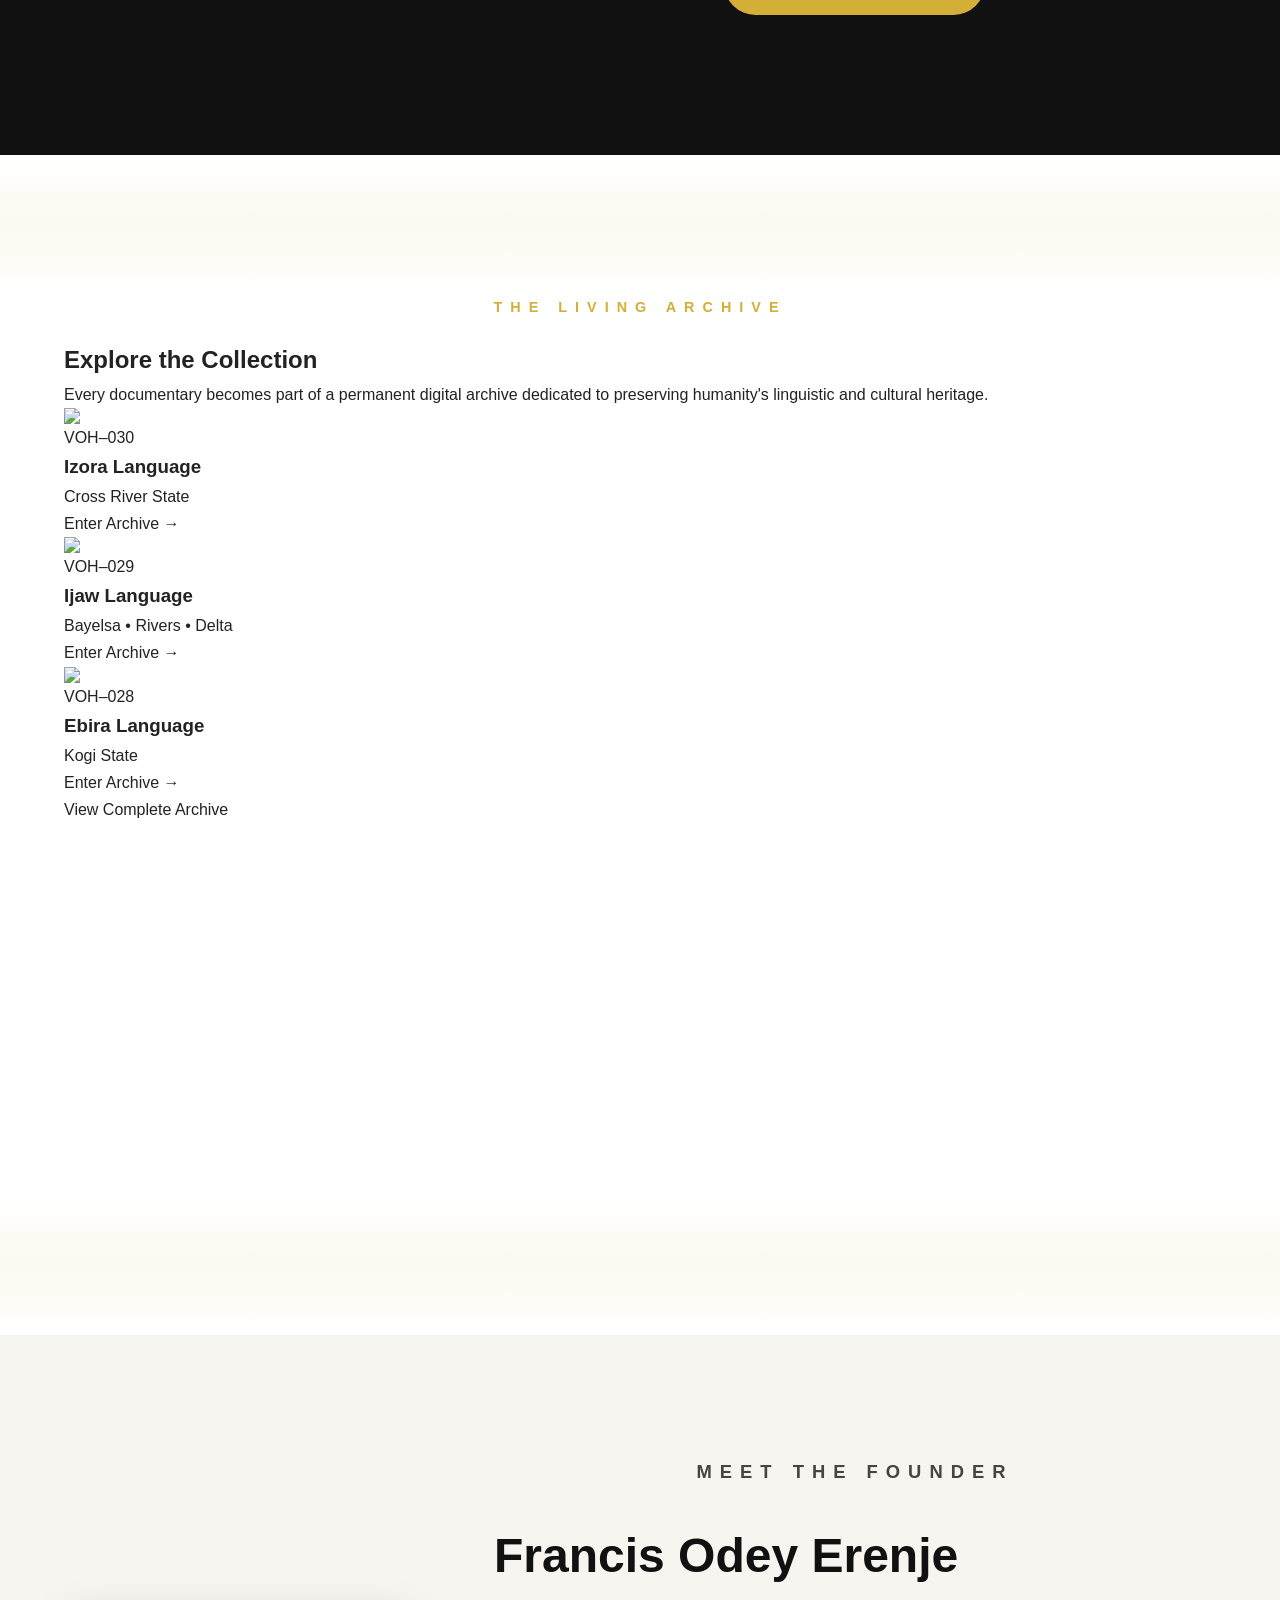
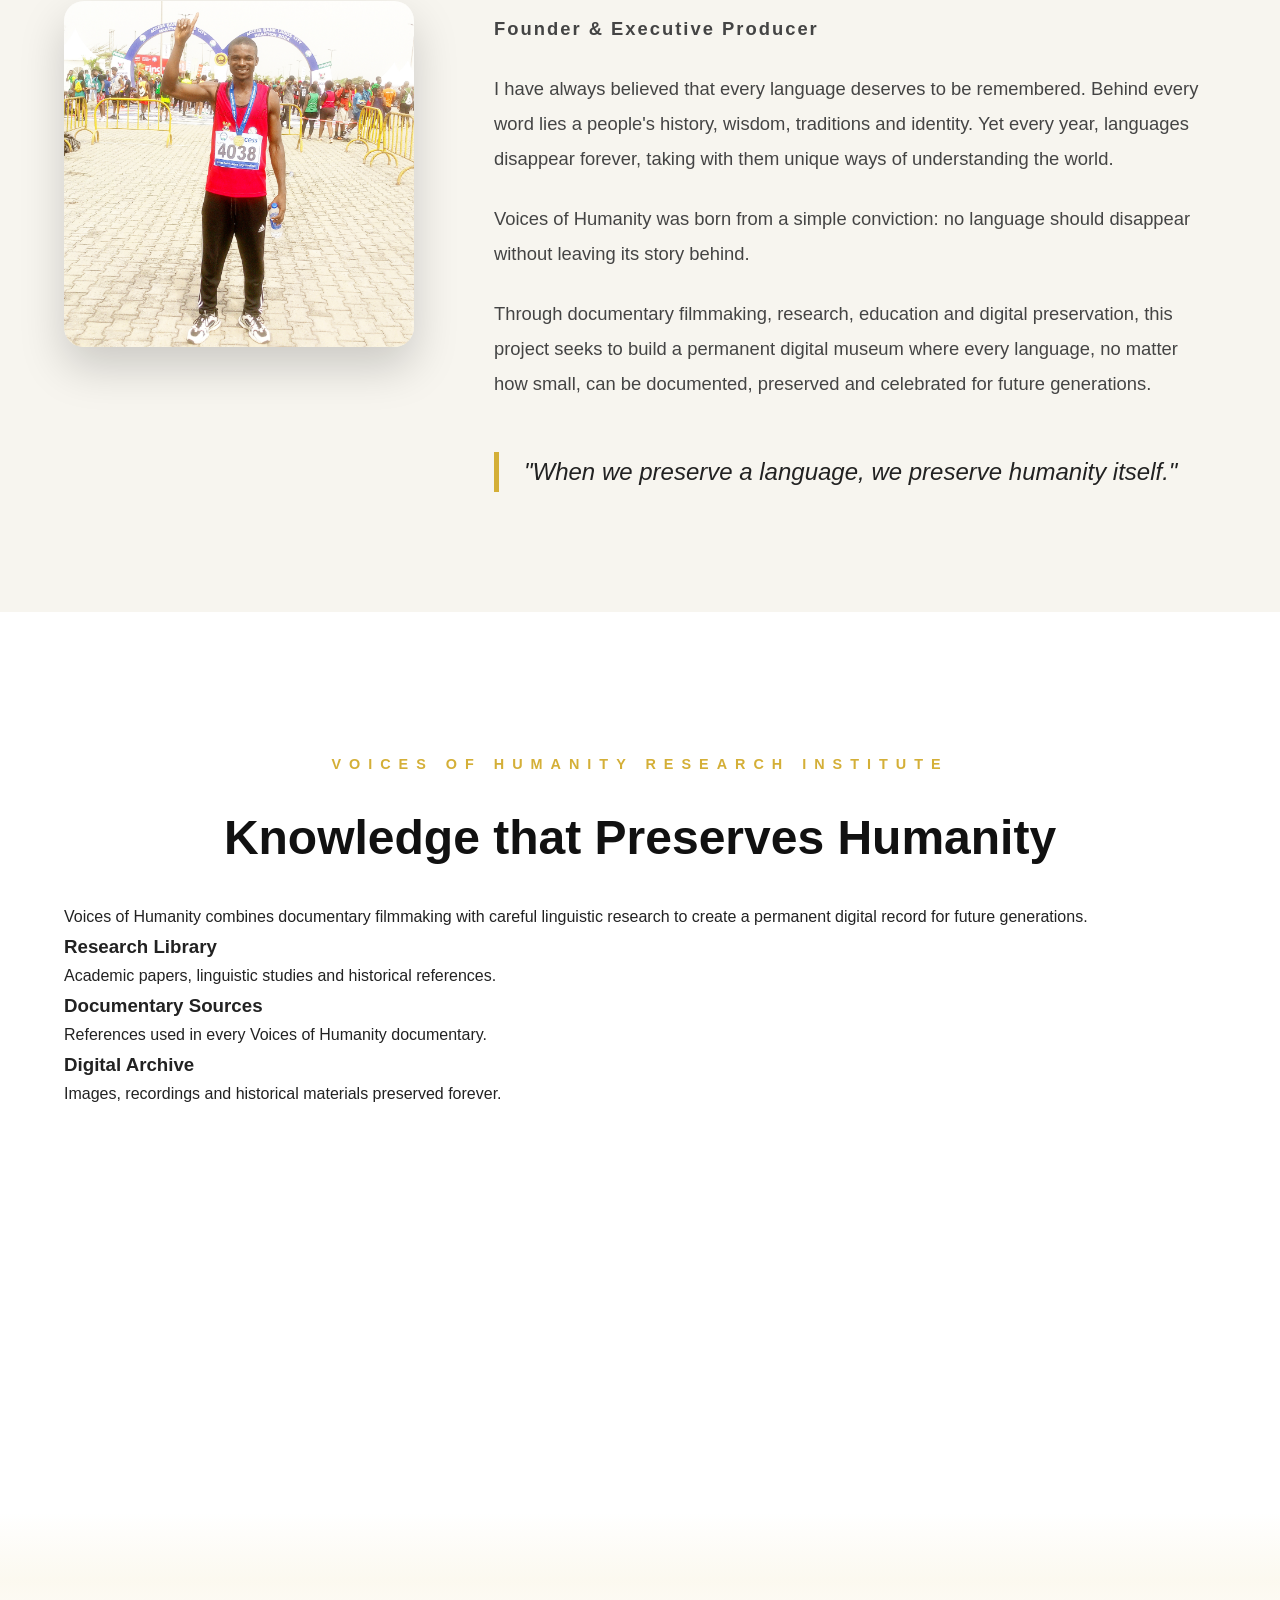
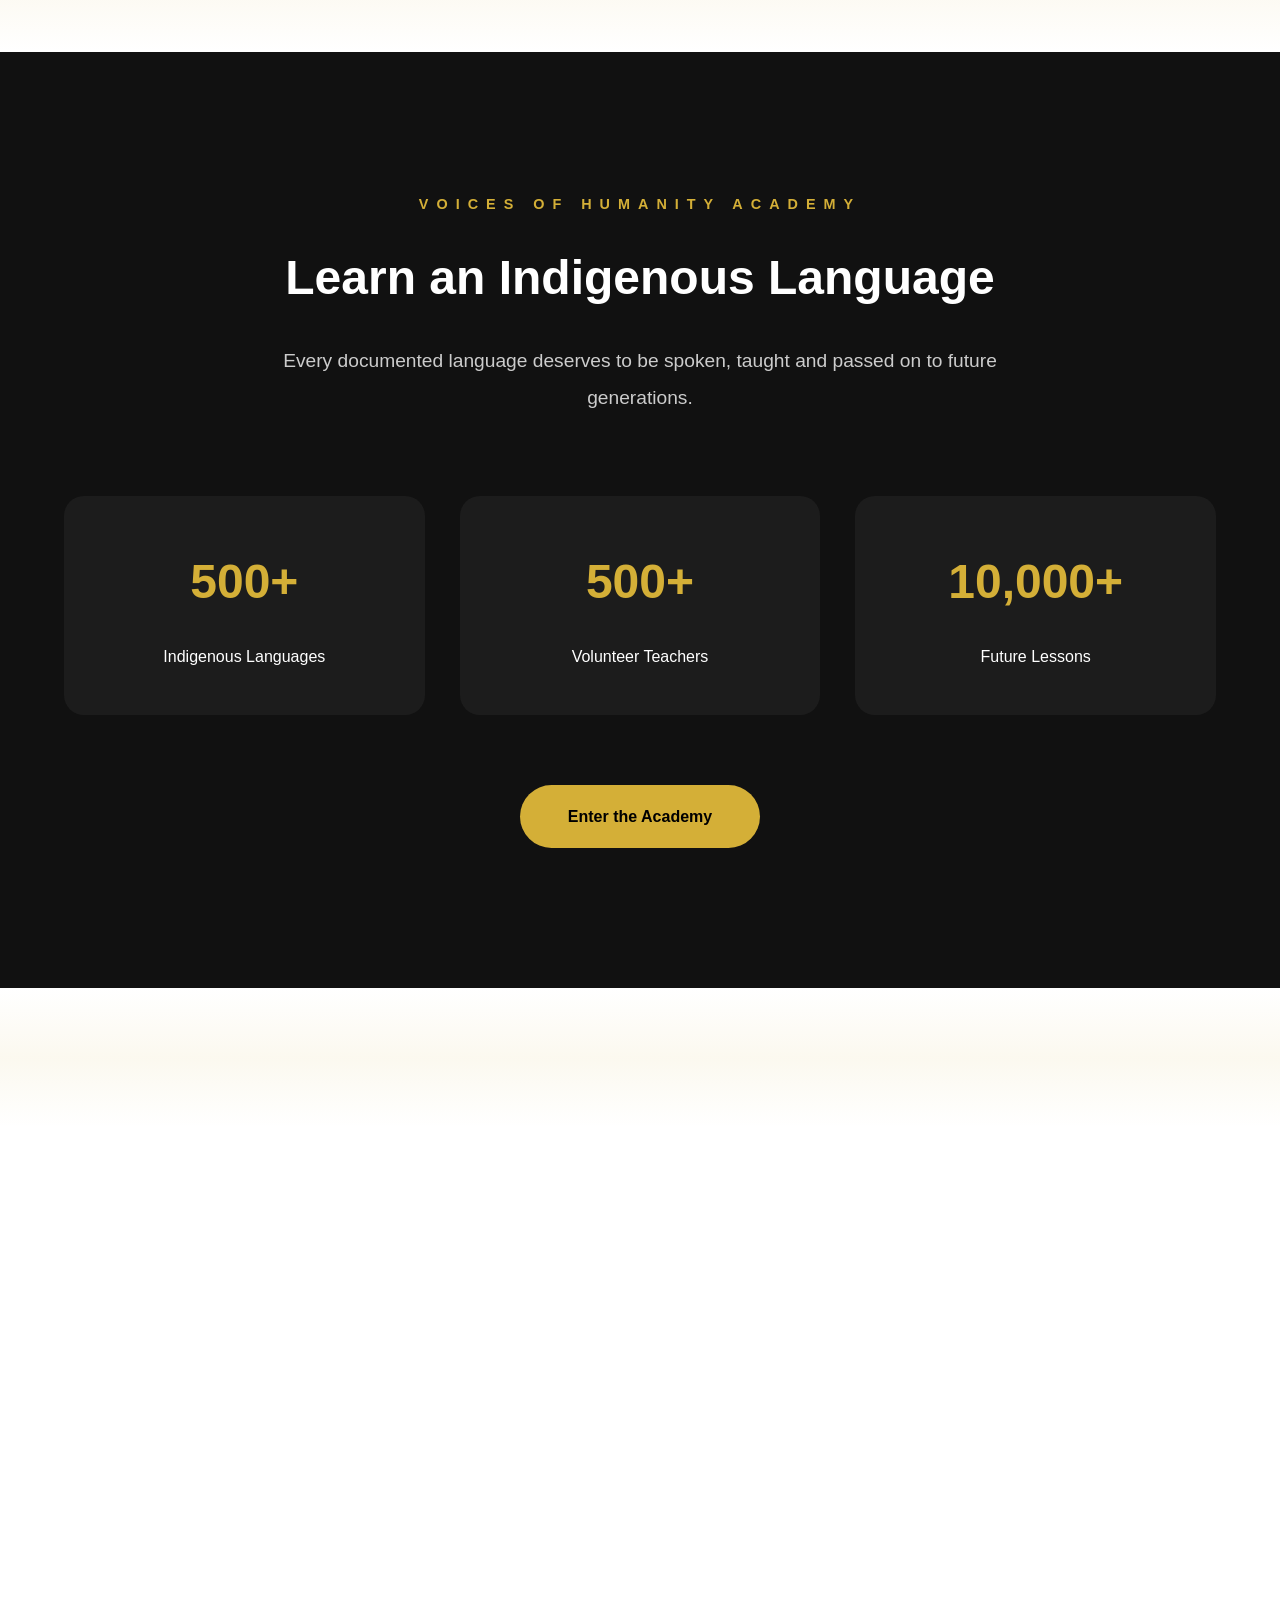
==== commit b769f3dc: "Add Voices of Humanity social sharing metadata" ====
--- a/index.html
+++ b/index.html
@@ -8,6 +8,21 @@
     <meta name="viewport" content="width=device-width, initial-scale=1.0">
 
     <title>Voices of Humanity</title>
+
+    <!-- Social sharing / Open Graph -->
+    <meta property="og:title" content="Voices of Humanity — Every Voice Matters">
+    <meta property="og:type" content="website">
+    <meta property="og:url" content="https://franciserenje.github.io/voices-of-humanity/">
+    <meta property="og:description" content="The Digital Museum of the World's Languages — documenting, preserving and celebrating humanity's linguistic and cultural voices.">
+    <meta property="og:site_name" content="Voices of Humanity">
+    <meta property="og:locale" content="en_US">
+    <meta property="og:image" content="https://franciserenje.github.io/voices-of-humanity/images/logo/voices-of-humanity-logo-new.png">
+    <meta property="og:image:alt" content="Voices of Humanity — Every Voice Matters">
+    <meta property="og:image:type" content="image/png">
+    <meta name="twitter:card" content="summary_large_image">
+    <meta name="twitter:title" content="Voices of Humanity — Every Voice Matters">
+    <meta name="twitter:description" content="The Digital Museum of the World's Languages. Every voice matters.">
+    <meta name="twitter:image" content="https://franciserenje.github.io/voices-of-humanity/images/logo/voices-of-humanity-logo-new.png">
 
     <link rel="stylesheet" href="css/style.css">
 
